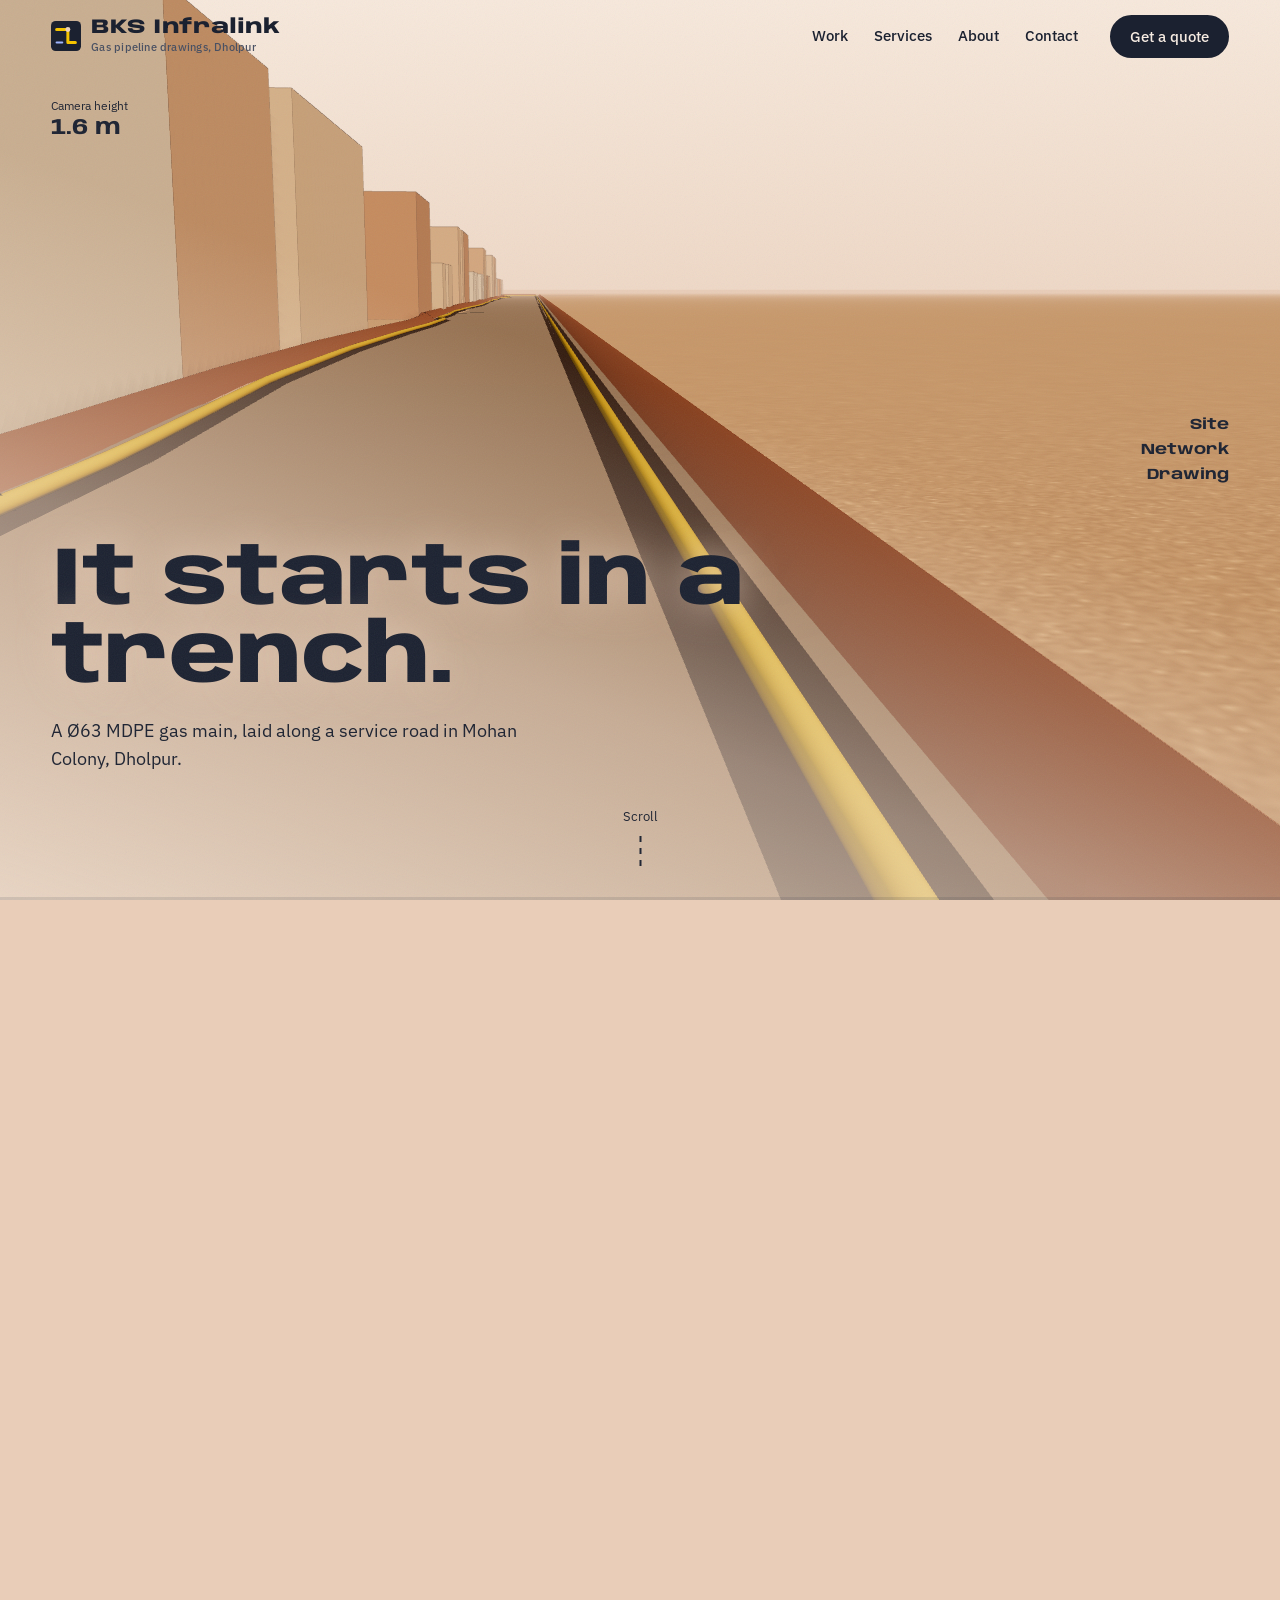
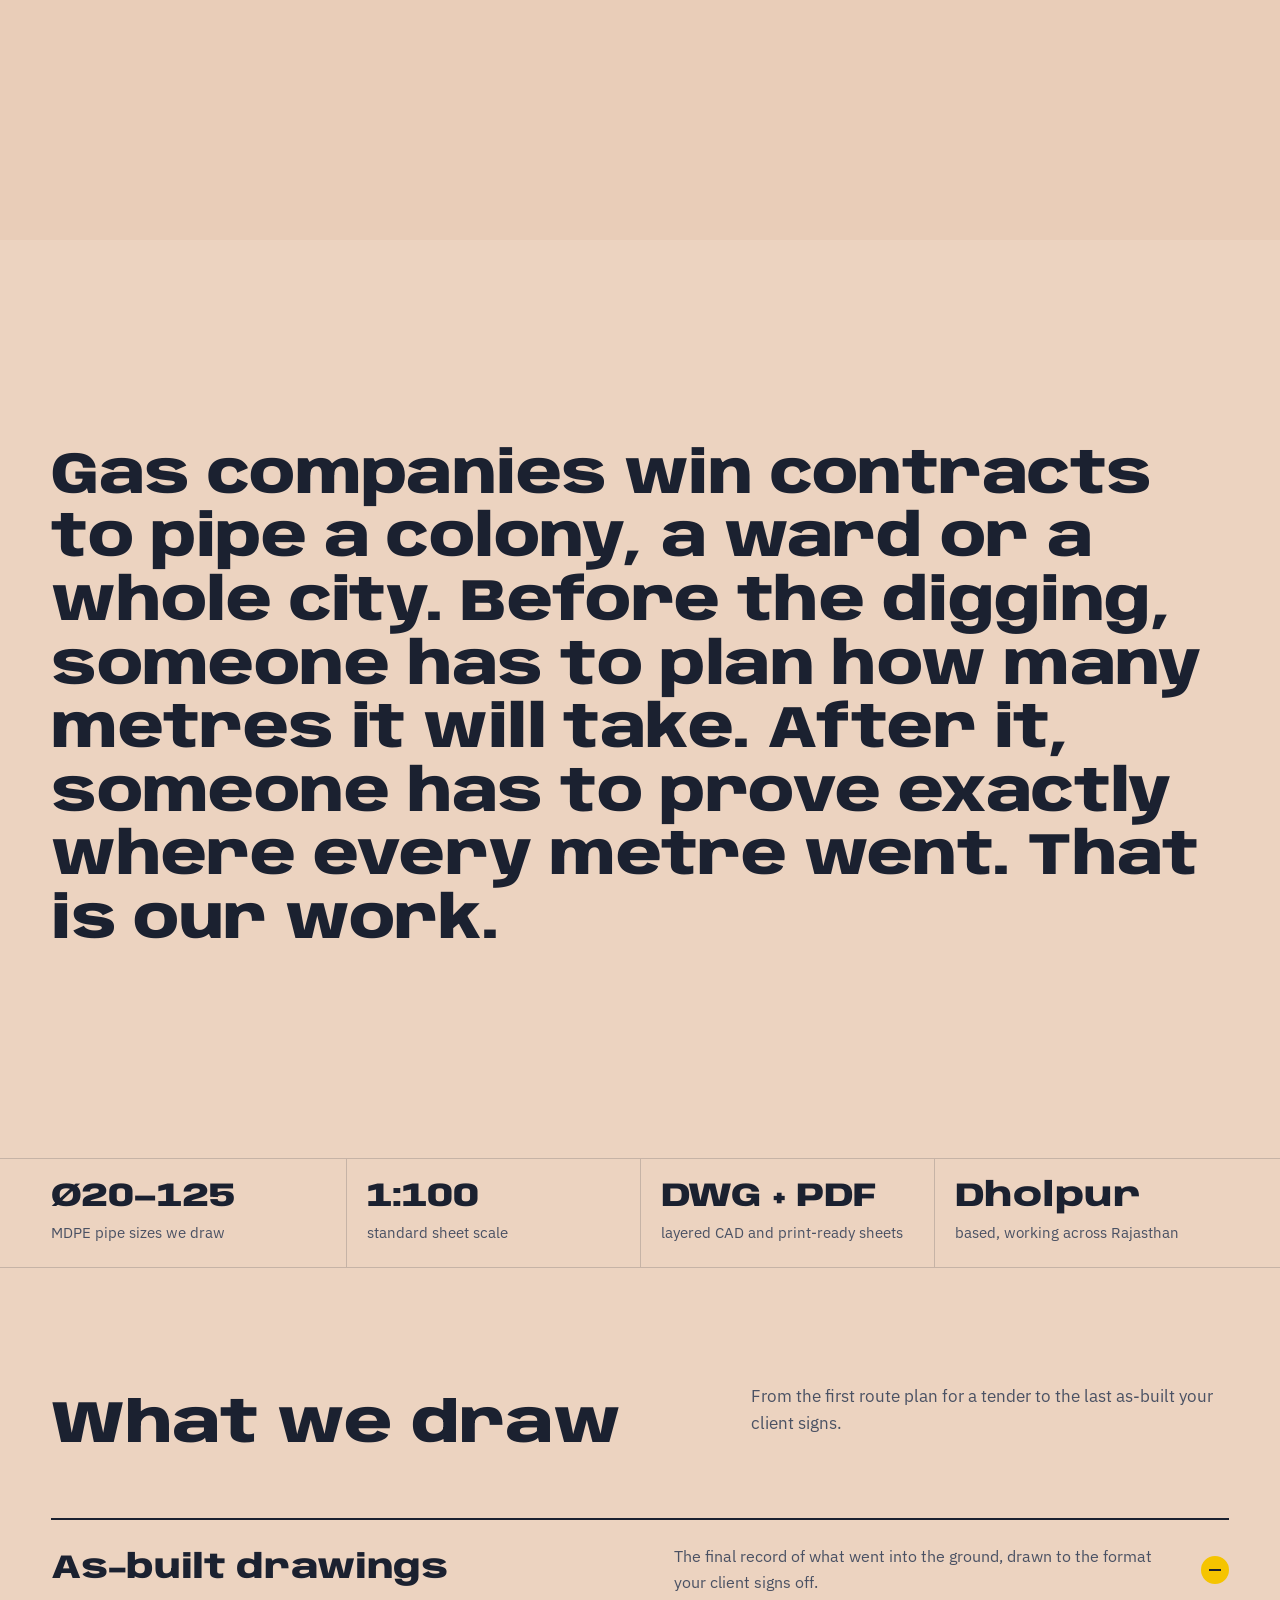
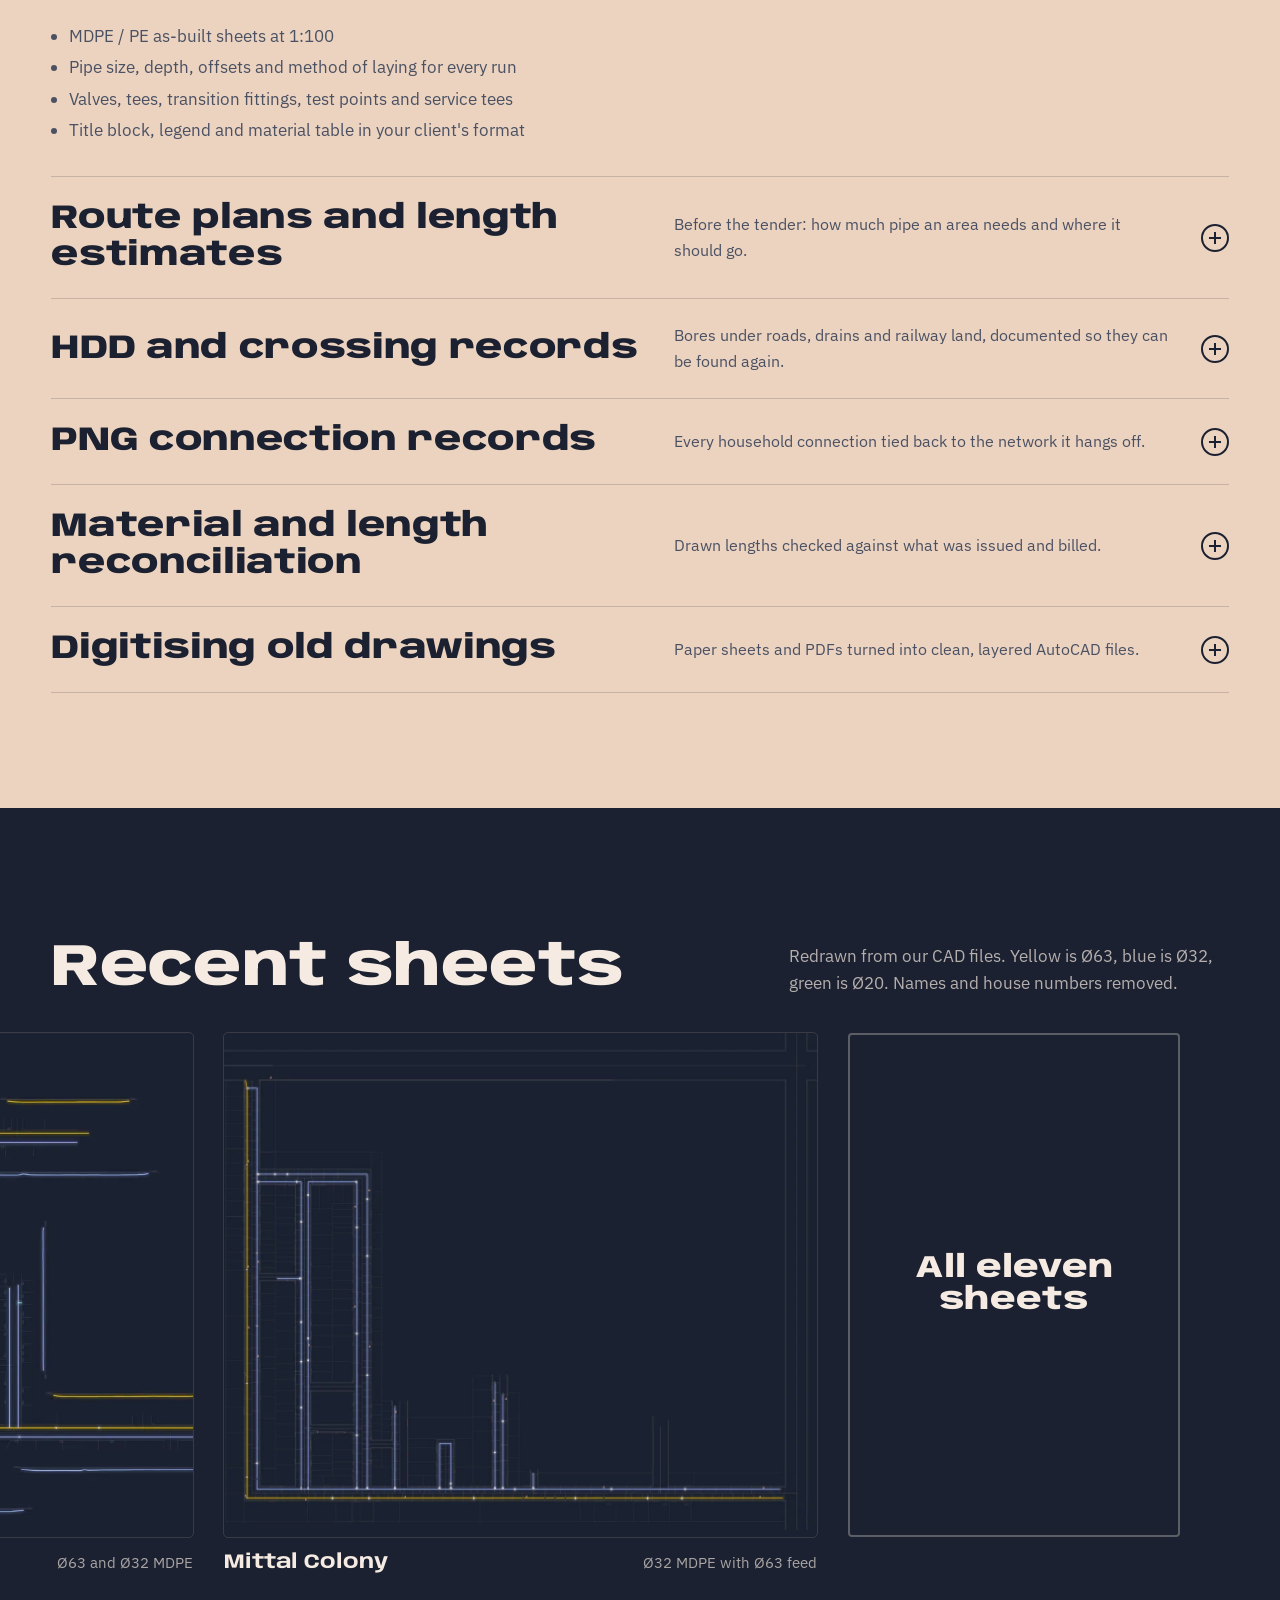
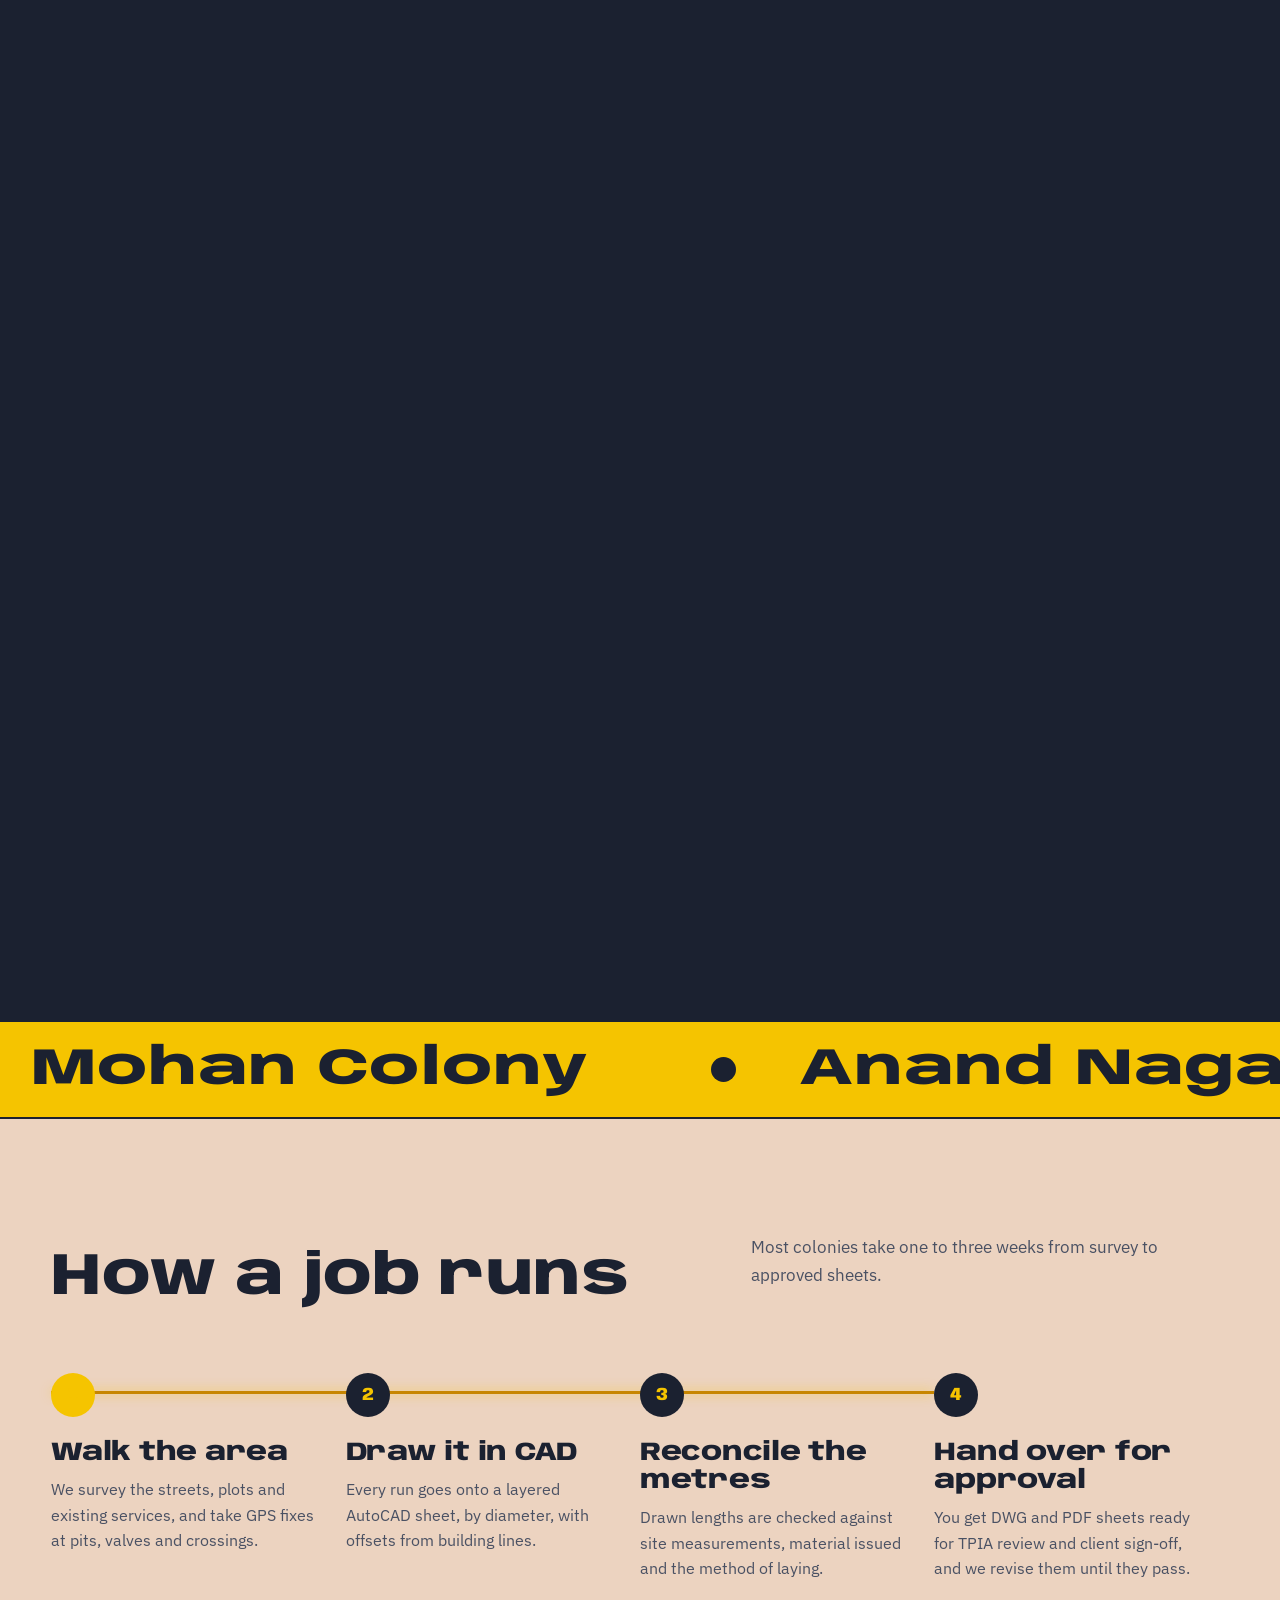
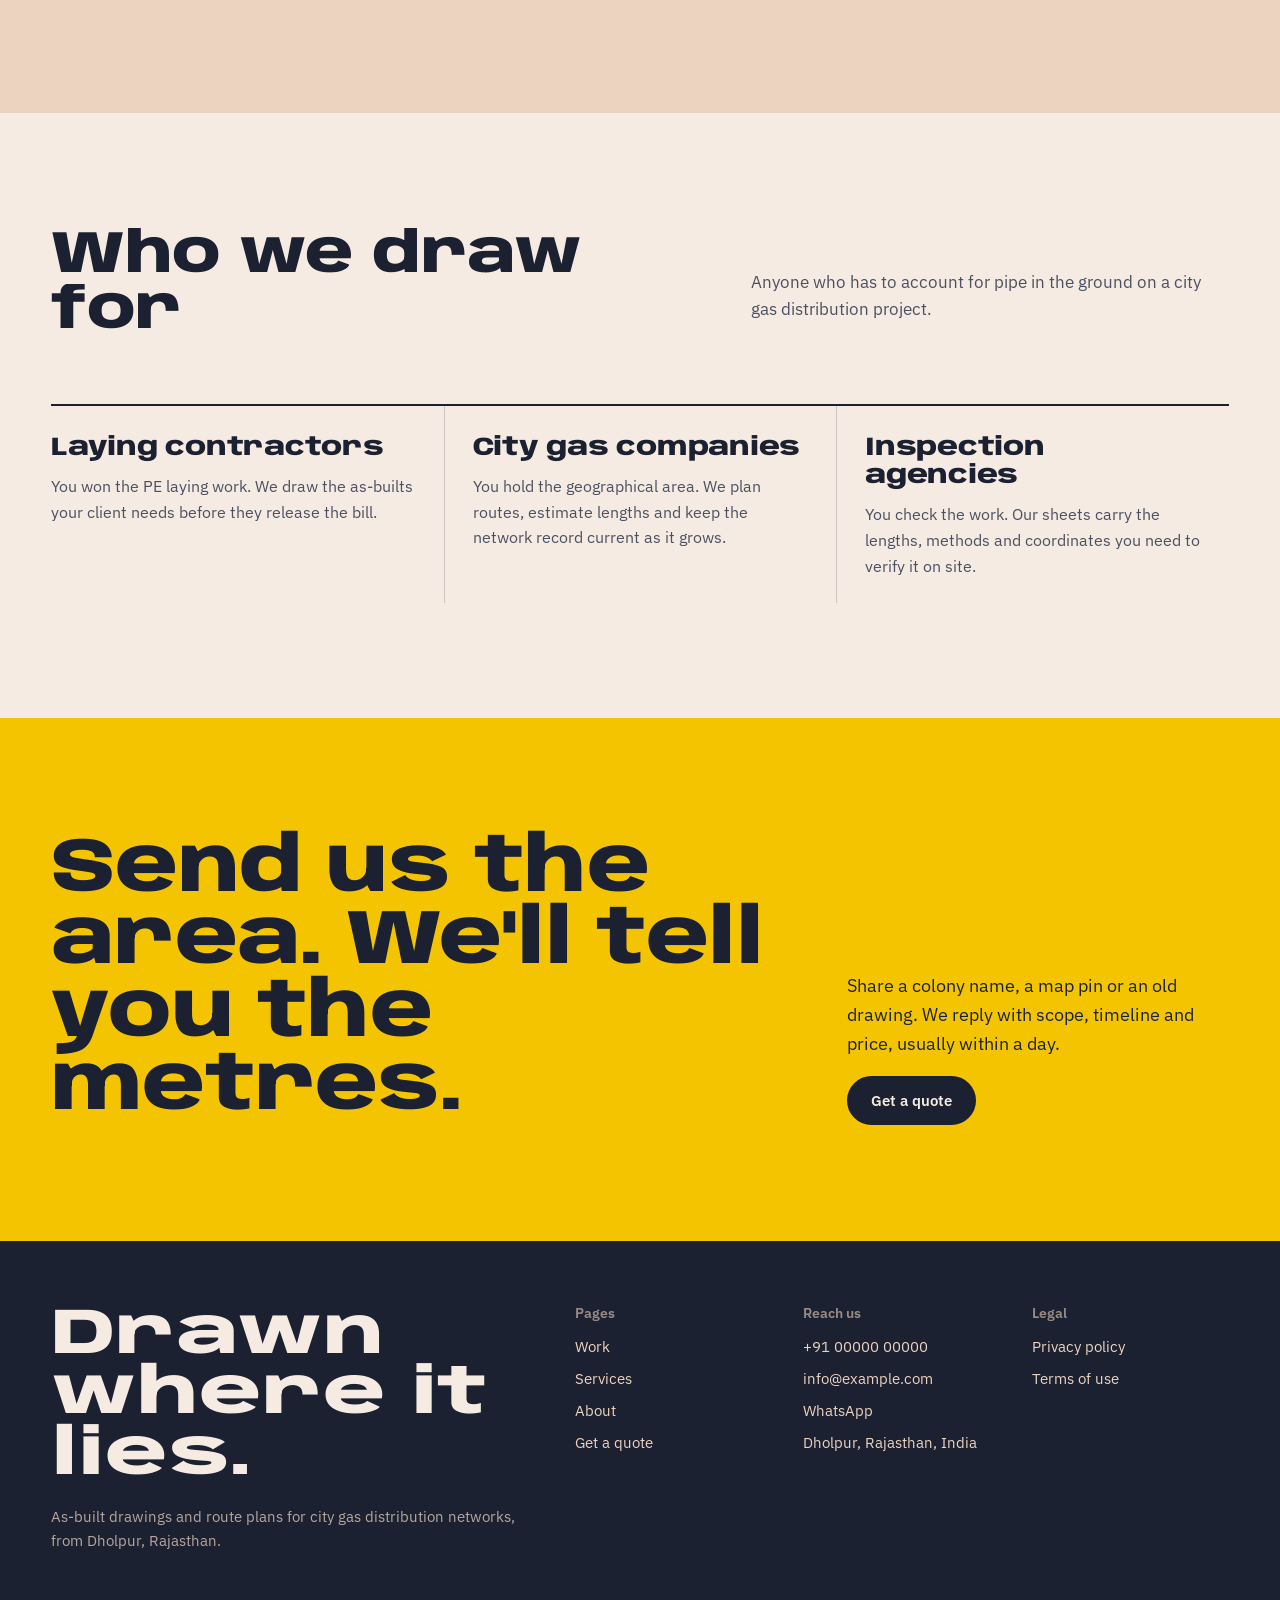
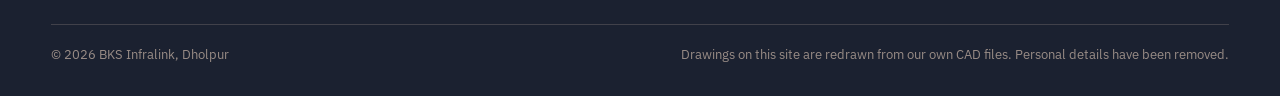
==== index.html @ 1cd9fac2 "BKS Infralink website" ====
<!doctype html>
<html lang="en">
<head>
<meta charset="utf-8">
<meta name="viewport" content="width=device-width,initial-scale=1">
<title>BKS Infralink — Gas pipeline as-built drawings, Dholpur</title>
<meta name="description" content="As-built drawings, route plans and pipe length estimates for city gas distribution projects. Based in Dholpur, Rajasthan.">
<meta name="theme-color" content="#ecd3c0">
<meta property="og:title" content="BKS Infralink — Gas pipeline as-built drawings, Dholpur">
<meta property="og:description" content="As-built drawings, route plans and pipe length estimates for city gas distribution projects. Based in Dholpur, Rajasthan.">
<meta property="og:type" content="website">
<meta property="og:image" content="assets/og.jpg">
<meta name="twitter:card" content="summary_large_image">
<link rel="icon" href="assets/favicon.svg" type="image/svg+xml">
<link rel="preload" href="assets/fonts/anybody.woff2" as="font" type="font/woff2" crossorigin>
<link rel="stylesheet" href="assets/styles.css">
<script type="application/ld+json">{"@context":"https://schema.org","@type":"ProfessionalService","name":"BKS Infralink","description":"As-built drawings and route plans for city gas distribution pipeline networks.","areaServed":"Rajasthan, India","address":{"@type":"PostalAddress","addressLocality":"Dholpur","addressRegion":"Rajasthan","addressCountry":"IN"}}</script>
</head>
<body class="home">
<a class="skip" href="#main">Skip to content</a>
<header class="top">
  <div class="wrap">
    <a class="brand" href="index.html" aria-label="BKS Infralink home"><svg viewBox="0 0 32 32" aria-hidden="true"><rect width="32" height="32" rx="5" fill="#1b2130"/><path d="M6 9h12v14h8" fill="none" stroke="#f5c400" stroke-width="3.2" stroke-linecap="round" stroke-linejoin="round"/><path d="M6 23h6" stroke="#9fb5ff" stroke-width="2.2" stroke-linecap="round"/><circle cx="18" cy="9" r="2.6" fill="#ecd3c0"/></svg><span>BKS Infralink<small>Gas pipeline drawings, Dholpur</small></span></a>
    <nav class="nav" id="nav" aria-label="Main"><a href="work.html">Work</a><a href="services.html">Services</a><a href="about.html">About</a><a href="contact.html">Contact</a><a class="btn" href="quote.html">Get a quote</a></nav>
    <button class="menu-btn" aria-label="Menu" aria-controls="nav" aria-expanded="false"><span></span><span></span><span></span></button>
  </div>
</header>
<main id="main">

<div class="loader" aria-hidden="true"><div class="loader-in"><span class="loader-name">BKS Infralink</span><span class="loader-bar"><i></i></span><span class="loader-note">Loading Mohan Colony, sheet 1</span></div></div>

<section class="scrolly" data-scrub aria-label="From a pipe in the ground to the drawing on paper">
  <div class="stage">
    <canvas class="gl" aria-hidden="true"></canvas>
    <img class="gl-fallback" src="assets/work/mohan-colony-1-dark.webp" alt="As-built drawing of Mohan Colony, Dholpur" width="2400" height="1533">
    <div class="shade" aria-hidden="true"></div>
    <div class="cap c1"><p class="cap-big">It starts in a trench.</p><p class="cap-small">A Ø63 MDPE gas main, laid along a service road in Mohan Colony, Dholpur.</p></div>
    <div class="cap c2"><p class="cap-big">Then it runs down every lane.</p><p class="cap-small">Ø32 laterals branch off the main toward each row of houses.</p></div>
    <div class="cap c3"><p class="cap-big">Once it's buried, nobody can see it.</p><p class="cap-small">So every run, every fitting and every metre has to be drawn.</p></div>
    <div class="cap c4">
      <h1><span>Every metre of gas pipe,</span><span class="w">drawn where it lies.</span></h1>
      <p class="cap-small">BKS Infralink makes as-built drawings and route plans for city gas distribution networks.</p>
      <div class="ctas"><a class="btn pe" href="quote.html">Get a quote</a><a class="btn ghost light" href="work.html">See the drawings</a></div>
    </div>
    <ol class="phase" aria-hidden="true"><li>Site</li><li>Network</li><li>Drawing</li></ol>
    <div class="gauge" aria-hidden="true"><span>Camera height</span><b class="num"><span class="alt">1.4</span> m</b></div>
    <div class="hint" aria-hidden="true">Scroll</div>
    <div class="bar" aria-hidden="true"><i></i></div>
  </div>
</section>

<section class="statement" data-scrub>
  <div class="wrap"><p class="words">Gas companies win contracts to pipe a colony, a ward or a whole city. Before the digging, someone has to plan how many metres it will take. After it, someone has to prove exactly where every metre went. That is our work.</p></div>
</section>

<div class="facts"><div class="wrap"><ul>
  <li><b class="num">Ø20–125</b>MDPE pipe sizes we draw</li>
  <li><b class="num">1:100</b>standard sheet scale</li>
  <li><b>DWG + PDF</b>layered CAD and print-ready sheets</li>
  <li><b>Dholpur</b>based, working across Rajasthan</li>
</ul></div></div>

<section id="services">
  <div class="wrap">
    <div class="sec-head"><h2 class="rise">What we draw</h2><p>From the first route plan for a tender to the last as-built your client signs.</p></div>
    <div class="ledger"><details open><summary><h3>As-built drawings</h3><p>The final record of what went into the ground, drawn to the format your client signs off.</p><span class="pm" aria-hidden="true"></span></summary><div class="body"><ul><li>MDPE / PE as-built sheets at 1:100</li><li>Pipe size, depth, offsets and method of laying for every run</li><li>Valves, tees, transition fittings, test points and service tees</li><li>Title block, legend and material table in your client's format</li></ul></div></details><details><summary><h3>Route plans and length estimates</h3><p>Before the tender: how much pipe an area needs and where it should go.</p><span class="pm" aria-hidden="true"></span></summary><div class="body"><ul><li>Street-by-street route layout for a colony or ward</li><li>Pipe length by diameter for estimating and BOQ</li><li>Crossings that need HDD or boring, flagged early</li><li>Phasing so crews can work one area at a time</li></ul></div></details><details><summary><h3>HDD and crossing records</h3><p>Bores under roads, drains and railway land, documented so they can be found again.</p><span class="pm" aria-hidden="true"></span></summary><div class="body"><ul><li>Entry and exit pits with GPS coordinates</li><li>Bore length and pipe size for each crossing</li><li>Job numbers matched to your site records</li></ul></div></details><details><summary><h3>PNG connection records</h3><p>Every household connection tied back to the network it hangs off.</p><span class="pm" aria-hidden="true"></span></summary><div class="body"><ul><li>Service line and riser positions</li><li>GC length and connection numbers on the plan</li><li>House-wise schedules on request</li></ul></div></details><details><summary><h3>Material and length reconciliation</h3><p>Drawn lengths checked against what was issued and billed.</p><span class="pm" aria-hidden="true"></span></summary><div class="body"><ul><li>MP and LP stream lengths by diameter</li><li>Open-cut, boring and HDD split</li><li>Geometry length tables ready for measurement sheets</li></ul></div></details><details><summary><h3>Digitising old drawings</h3><p>Paper sheets and PDFs turned into clean, layered AutoCAD files.</p><span class="pm" aria-hidden="true"></span></summary><div class="body"><ul><li>PDF and scan to DWG</li><li>Building and road base layers redrawn</li><li>Layer standards applied so files merge cleanly</li></ul></div></details></div>
  </div>
</section>

<section class="hscroll" data-scrub aria-label="Recent drawings">
  <div class="hs-stage">
    <div class="hs-head wrap"><h2 class="rise">Recent sheets</h2><p>Redrawn from our CAD files. Yellow is Ø63, blue is Ø32, green is Ø20. Names and house numbers removed.</p></div>
    <div class="hs-track"><a class="hs-item" href="work.html#mohan-colony"><div class="img"><img data-base="assets/work/mohan-colony-1" src="assets/work/mohan-colony-1-dark-1200.webp" srcset="assets/work/mohan-colony-1-dark-1200.webp 1200w, assets/work/mohan-colony-1-dark.webp 2400w" sizes="(max-width:760px) 90vw, 60vw" width="2400" height="1533" alt="As-built plan of Mohan Colony showing the Ø63 main and Ø32 lane laterals" loading="lazy" decoding="async"></div><div class="hs-cap"><b>Mohan Colony</b><span>Ø63 and Ø32 MDPE</span></div></a><a class="hs-item" href="work.html#anand-nagar"><div class="img"><img data-base="assets/work/anand-nagar-1" src="assets/work/anand-nagar-1-dark-1200.webp" srcset="assets/work/anand-nagar-1-dark-1200.webp 1200w, assets/work/anand-nagar-1-dark.webp 2400w" sizes="(max-width:760px) 90vw, 60vw" width="2400" height="1505" alt="Anand Nagar sheet one with long Ø63 runs and Ø20 service lines" loading="lazy" decoding="async"></div><div class="hs-cap"><b>Anand Nagar & Jagdamba Colony</b><span>Ø63, Ø32 and Ø20 MDPE</span></div></a><a class="hs-item" href="work.html#gaushala"><div class="img"><img data-base="assets/work/gaushala-1" src="assets/work/gaushala-1-dark-1200.webp" srcset="assets/work/gaushala-1-dark-1200.webp 1200w, assets/work/gaushala-1-dark.webp 2400w" sizes="(max-width:760px) 90vw, 60vw" width="2400" height="1150" alt="Gaushala sheet one: Ø63 trunk along the top road with Ø32 lanes below" loading="lazy" decoding="async"></div><div class="hs-cap"><b>Gaushala area</b><span>Ø63 and Ø32 MDPE</span></div></a><a class="hs-item" href="work.html#mohan-nagar"><div class="img"><img data-base="assets/work/mohan-nagar-1" src="assets/work/mohan-nagar-1-dark-1200.webp" srcset="assets/work/mohan-nagar-1-dark-1200.webp 1200w, assets/work/mohan-nagar-1-dark.webp 2400w" sizes="(max-width:760px) 90vw, 60vw" width="2400" height="1771" alt="Mohan Nagar and Shastri Nagar plan: Ø63 main with a comb of Ø32 laterals" loading="lazy" decoding="async"></div><div class="hs-cap"><b>Mohan Nagar & Shastri Nagar</b><span>Ø63, Ø32 and Ø20 MDPE</span></div></a><a class="hs-item" href="work.html#ambedkar-nagar"><div class="img"><img data-base="assets/work/ambedkar-nagar-1" src="assets/work/ambedkar-nagar-1-dark-1200.webp" srcset="assets/work/ambedkar-nagar-1-dark-1200.webp 1200w, assets/work/ambedkar-nagar-1-dark.webp 2400w" sizes="(max-width:760px) 90vw, 60vw" width="2400" height="1508" alt="Ambedkar Nagar plan with parallel Ø63 and Ø32 runs by street" loading="lazy" decoding="async"></div><div class="hs-cap"><b>Puran Vihar & Ambedkar Nagar</b><span>Ø63 and Ø32 MDPE</span></div></a><a class="hs-item" href="work.html#mittal-colony"><div class="img"><img data-base="assets/work/mittal-colony-1" src="assets/work/mittal-colony-1-dark-1200.webp" srcset="assets/work/mittal-colony-1-dark-1200.webp 1200w, assets/work/mittal-colony-1-dark.webp 2400w" sizes="(max-width:760px) 90vw, 60vw" width="2400" height="2041" alt="Mittal Colony plan: an L-shaped network wrapping the colony blocks" loading="lazy" decoding="async"></div><div class="hs-cap"><b>Mittal Colony</b><span>Ø32 MDPE with Ø63 feed</span></div></a><a class="hs-item hs-more" href="work.html"><span>All eleven sheets</span></a></div>
  </div>
</section>

<div class="marquee" aria-label="Colonies we have drawn"><div class="marquee-in"><span>Mohan Colony</span><span>Anand Nagar</span><span>Jagdamba Colony</span><span>Mohan Nagar</span><span>Shastri Nagar</span><span>Ambedkar Nagar</span><span>Puran Vihar</span><span>Mittal Colony</span><span>Gaushala</span><span>Hundawal Nagar</span><span>Urmila Vihar</span><span>Narayan Vihar</span><span>Mohan Colony</span><span>Anand Nagar</span><span>Jagdamba Colony</span><span>Mohan Nagar</span><span>Shastri Nagar</span><span>Ambedkar Nagar</span><span>Puran Vihar</span><span>Mittal Colony</span><span>Gaushala</span><span>Hundawal Nagar</span><span>Urmila Vihar</span><span>Narayan Vihar</span></div></div>

<section class="process" data-scrub>
  <div class="wrap">
    <div class="sec-head"><h2 class="rise">How a job runs</h2><p>Most colonies take one to three weeks from survey to approved sheets.</p></div>
    <div class="pipe-line" aria-hidden="true"><i></i></div>
    <ol class="steps">
  <li><h3>Walk the area</h3><p>We survey the streets, plots and existing services, and take GPS fixes at pits, valves and crossings.</p></li>
  <li><h3>Draw it in CAD</h3><p>Every run goes onto a layered AutoCAD sheet, by diameter, with offsets from building lines.</p></li>
  <li><h3>Reconcile the metres</h3><p>Drawn lengths are checked against site measurements, material issued and the method of laying.</p></li>
  <li><h3>Hand over for approval</h3><p>You get DWG and PDF sheets ready for TPIA review and client sign-off, and we revise them until they pass.</p></li>
</ol>
  </div>
</section>

<section class="who">
  <div class="wrap">
    <div class="sec-head"><h2 class="rise">Who we draw for</h2><p>Anyone who has to account for pipe in the ground on a city gas distribution project.</p></div>
    <div class="who-grid">
      <div><h3>Laying contractors</h3><p>You won the PE laying work. We draw the as-builts your client needs before they release the bill.</p></div>
      <div><h3>City gas companies</h3><p>You hold the geographical area. We plan routes, estimate lengths and keep the network record current as it grows.</p></div>
      <div><h3>Inspection agencies</h3><p>You check the work. Our sheets carry the lengths, methods and coordinates you need to verify it on site.</p></div>
    </div>
  </div>
</section>
<section class="cta">
    <div class="wrap">
    <h2>Send us the area. We'll tell you the metres.</h2>
    <div class="side">
      <p>Share a colony name, a map pin or an old drawing. We reply with scope, timeline and price, usually within a day.</p>
      <a class="btn" href="quote.html">Get a quote</a>
    </div>
  </div>
</section>
<script type="module">
  const reduce = matchMedia("(prefers-reduced-motion: reduce)").matches;
  const s = document.querySelector(".scrolly"), loader = document.querySelector(".loader");
  const done = () => loader.classList.add("gone");
  const fallback = () => { s.classList.add("static"); done(); };
  let gl = null; try { gl = document.createElement("canvas").getContext("webgl2"); } catch (e) {}
  if (reduce || !gl) fallback();
  else import("./assets/scene.js").then(m => m.init(s.querySelector(".gl"), "assets/work/mohan-colony-1-dark.webp")).then(scene => {
    window.__scene = scene; s.classList.add("live"); done();
  }).catch(e => { console.error(e); fallback(); });
  setTimeout(done, 6000);
</script>

</main>
<footer class="foot">
  <div class="wrap">
    <div class="foot-grid">
      <div>
        <p class="big">Drawn where it lies.</p>
        <p style="color:rgba(236,211,192,.75)">As-built drawings and route plans for city gas distribution networks, from Dholpur, Rajasthan.</p>
      </div>
      <div><h4>Pages</h4><ul><li><a href="work.html">Work</a></li><li><a href="services.html">Services</a></li><li><a href="about.html">About</a></li><li><a href="quote.html">Get a quote</a></li></ul></div>
      <div><h4>Reach us</h4><ul><li><a data-site="phone" href="#">Phone</a></li><li><a data-site="email" href="#">Email</a></li><li><a data-site="whatsapp" href="#" target="_blank" rel="noopener">WhatsApp</a></li><li data-site="address"></li></ul></div>
      <div><h4>Legal</h4><ul><li><a href="privacy.html">Privacy policy</a></li><li><a href="terms.html">Terms of use</a></li></ul></div>
    </div>
    <div class="foot-bottom"><span>© <span data-year></span> BKS Infralink, Dholpur</span><span>Drawings on this site are redrawn from our own CAD files. Personal details have been removed.</span></div>
  </div>
</footer>
<script src="assets/vendor/lenis.min.js" defer></script>
<script src="assets/main.js" defer></script>
</body>
</html>
---- assets/styles.css ----
@font-face{font-family:"Anybody";src:url(fonts/anybody.woff2) format("woff2");font-weight:100 900;font-stretch:50% 150%;font-display:swap}
@font-face{font-family:"IBM Plex Sans";src:url(fonts/plex-400.woff2) format("woff2");font-weight:400;font-display:swap}
@font-face{font-family:"IBM Plex Sans";src:url(fonts/plex-500.woff2) format("woff2");font-weight:500;font-display:swap}
@font-face{font-family:"IBM Plex Sans";src:url(fonts/plex-600.woff2) format("woff2");font-weight:600;font-display:swap}
@font-face{font-family:"IBM Plex Sans";src:url(fonts/plex-700.woff2) format("woff2");font-weight:700;font-display:swap}
/* BKS Infralink — sandstone, ink and PE-pipe yellow */
:root{
  --sand:#ecd3c0;       /* Dholpur sandstone */
  --sand-deep:#d9b49b;
  --sand-light:#f6ebe2;
  --ink:#1b2130;        /* drawing-panel ink */
  --ink-soft:#4a5163;
  --pe:#f5c400;         /* MDPE gas pipe yellow */
  --pe-dark:#c78600;
  --cobalt:#2b4cc9;     /* 32 mm line on our sheets */
  --rust:#a4462a;
  --line:rgba(27,33,48,.18);
  --display:"Anybody",system-ui,sans-serif;
  --body:"IBM Plex Sans",system-ui,sans-serif;
  --gut:clamp(16px,4vw,56px);
  --max:1360px;
}
*{box-sizing:border-box}
html{-webkit-text-size-adjust:100%;scroll-behavior:smooth}
@media (prefers-reduced-motion:reduce){html{scroll-behavior:auto}}
body{margin:0;background:var(--sand);color:var(--ink);font:400 17px/1.6 var(--body);font-feature-settings:"tnum" 0;overflow-x:hidden}
img{max-width:100%;display:block}
a{color:inherit}
:focus-visible{outline:3px solid var(--cobalt);outline-offset:3px;border-radius:2px}
.skip{position:absolute;left:-999px;top:8px;background:var(--ink);color:var(--sand);padding:8px 14px;z-index:99}
.skip:focus{left:8px}
.wrap{max-width:var(--max);margin:0 auto;padding:0 var(--gut)}

/* type */
h1,h2,h3{font-family:var(--display);font-weight:800;line-height:.95;letter-spacing:-.01em;margin:0;font-variation-settings:"wdth" 118}
h1{font-size:clamp(44px,7.4vw,112px)}
h2{font-size:clamp(34px,4.6vw,68px)}
h3{font-size:clamp(22px,2vw,28px);line-height:1.1}
p{margin:0 0 1em;max-width:62ch}
.lede{font-size:clamp(18px,1.5vw,21px);line-height:1.55;color:var(--ink-soft)}
.num{font-variant-numeric:tabular-nums}

/* header */
.top{position:sticky;top:0;z-index:40;background:color-mix(in srgb,var(--sand) 88%,transparent);backdrop-filter:blur(10px);-webkit-backdrop-filter:blur(10px);border-bottom:1px solid transparent;transition:border-color .2s}
.top.scrolled{border-color:var(--line)}
.top .wrap{display:flex;align-items:center;gap:24px;height:72px}
.brand{display:flex;align-items:center;gap:10px;text-decoration:none;font:800 20px/1 var(--display);font-variation-settings:"wdth" 130;margin-right:auto}
.brand svg{width:30px;height:30px}
.brand small{display:block;font:500 11px/1.2 var(--body);color:var(--ink-soft);letter-spacing:.02em;margin-top:3px}
.nav{display:flex;gap:26px;align-items:center}
.nav a{text-decoration:none;font-weight:500;font-size:15px;position:relative;padding:6px 0}
.nav a:not(.btn)[aria-current=page]::after,.nav a:not(.btn):hover::after{content:"";position:absolute;left:0;right:0;bottom:0;height:3px;background:var(--pe);border-radius:2px}
.nav .btn{padding:12px 18px;margin-left:6px}
.btn{display:inline-flex;align-items:center;gap:10px;font:600 15px/1 var(--body);text-decoration:none;padding:15px 22px;border-radius:999px;border:2px solid var(--ink);background:var(--ink);color:var(--sand-light);cursor:pointer;transition:background .15s,color .15s,transform .15s}
.btn:hover{background:var(--pe);color:var(--ink);border-color:var(--ink)}
.btn:active{transform:translateY(1px)}
.btn.ghost{background:transparent;color:var(--ink)}
.btn.ghost:hover{background:var(--ink);color:var(--sand-light)}
.btn.pe{background:var(--pe);color:var(--ink);border-color:var(--pe)}
.btn.pe:hover{background:var(--sand-light);border-color:var(--sand-light)}
.menu-btn{display:none;background:none;border:0;padding:8px;cursor:pointer}
.menu-btn span{display:block;width:24px;height:2px;background:var(--ink);margin:5px 0;transition:transform .2s,opacity .2s}
@media (max-width:860px){
  .menu-btn{display:block}
  .nav{position:fixed;inset:72px 0 auto 0;flex-direction:column;align-items:flex-start;gap:4px;padding:16px var(--gut) 28px;background:var(--sand);border-bottom:1px solid var(--line);transform:translateY(-120%);transition:transform .25s;z-index:-1}
  .nav a{font:700 26px/1.3 var(--display)}
  .nav .btn{margin-top:10px;font:600 16px/1 var(--body)}
  body.menu-open .nav{transform:none}
  body.menu-open .menu-btn span:nth-child(1){transform:translateY(7px) rotate(45deg)}
  body.menu-open .menu-btn span:nth-child(2){opacity:0}
  body.menu-open .menu-btn span:nth-child(3){transform:translateY(-7px) rotate(-45deg)}
}

/* hero */
.hero{padding:clamp(28px,5vw,64px) 0 clamp(48px,7vw,96px)}
.hero h1{font-size:clamp(38px,5.4vw,96px);font-variation-settings:"wdth" 108;margin-bottom:clamp(28px,4vw,56px)}
.hero-grid{display:grid;grid-template-columns:minmax(0,4fr) minmax(0,8fr);gap:clamp(24px,4vw,64px);align-items:start}
.hero-copy{padding-top:6px}
.hero .lede{margin-top:0}
.hero h1 span{display:block}
.hero h1 .w{font-variation-settings:"wdth" 132;font-weight:900;color:var(--ink)}
.hero .ctas{display:flex;flex-wrap:wrap;gap:12px;margin-top:28px}
.sheet{position:relative;background:var(--ink);border-radius:6px;overflow:hidden;aspect-ratio:1600/1022;box-shadow:0 1px 0 rgba(255,255,255,.4) inset,0 30px 60px -30px rgba(27,33,48,.55);cursor:crosshair}
.sheet .net{position:absolute;inset:0;width:100%;height:100%}
.net .ctx{fill:none;stroke:var(--sand);stroke-width:.7;opacity:.22}
.net .p{fill:none;stroke-width:2.6;stroke-linecap:round;stroke-linejoin:round;stroke-dasharray:1;stroke-dashoffset:1;animation:draw 1.4s cubic-bezier(.6,.1,.2,1) forwards;animation-delay:calc(.35s + var(--i) * 55ms)}
.net .p63{stroke:var(--pe);filter:drop-shadow(0 0 5px rgba(245,196,0,.55))}
.net .p32{stroke:#9fb5ff;filter:drop-shadow(0 0 4px rgba(159,181,255,.45))}
.net .p20{stroke:#7fe0c6}
.net .p90{stroke:#fff}
@keyframes draw{to{stroke-dashoffset:0}}
@media (prefers-reduced-motion:reduce){.net .p{animation:none;stroke-dashoffset:0}}
.sheet-meta{position:absolute;left:0;right:0;bottom:0;display:flex;flex-wrap:wrap;gap:8px 18px;align-items:center;padding:14px 16px;color:var(--sand-light);font-size:13px;background:linear-gradient(transparent,rgba(27,33,48,.92) 45%)}
.sheet-meta .t{margin-right:auto;font-weight:600}
.key{display:inline-flex;align-items:center;gap:7px}
.key i{display:inline-block;width:20px;height:3px;border-radius:2px;background:currentColor}
.k63 i{background:var(--pe)}.k32 i{background:#9fb5ff}.k20 i{background:#7fe0c6}
.readout{position:absolute;top:12px;right:14px;font-size:12px;color:var(--sand);opacity:0;transition:opacity .2s;font-variant-numeric:tabular-nums;pointer-events:none}
.sheet:hover .readout{opacity:.8}
.cross{position:absolute;pointer-events:none;inset:0;opacity:0;transition:opacity .2s}
.sheet:hover .cross{opacity:1}
.cross::before,.cross::after{content:"";position:absolute;background:rgba(236,211,192,.35)}
.cross::before{left:0;right:0;height:1px;top:var(--y,50%)}
.cross::after{top:0;bottom:0;width:1px;left:var(--x,50%)}
@media (max-width:960px){.hero-grid{grid-template-columns:1fr}.sheet{order:2}}
@media (max-width:560px){.sheet-meta .t{display:none}.sheet-meta{padding:10px 12px;font-size:12px}}

/* strip of facts */
.facts{border-top:1px solid var(--line);border-bottom:1px solid var(--line)}
.facts ul{list-style:none;margin:0;padding:0;display:grid;grid-template-columns:repeat(4,1fr)}
.facts li{padding:22px 20px 22px 0;font-size:15px;color:var(--ink-soft)}
.facts li+li{padding-left:20px;border-left:1px solid var(--line)}
.facts b{display:block;font:800 clamp(26px,2.6vw,38px)/1 var(--display);font-variation-settings:"wdth" 125;color:var(--ink);margin-bottom:6px}
@media (max-width:760px){.facts ul{grid-template-columns:1fr 1fr}.facts li:nth-child(3){padding-left:0;border-left:0}.facts li:nth-child(n+3){border-top:1px solid var(--line)}}

/* sections */
section{padding:clamp(64px,9vw,128px) 0}
.sec-head{display:grid;grid-template-columns:minmax(0,7fr) minmax(0,5fr);gap:32px;align-items:end;margin-bottom:clamp(36px,5vw,64px)}
.sec-head p{color:var(--ink-soft)}
@media (max-width:860px){.sec-head{grid-template-columns:1fr}}

/* services as a ledger */
.ledger{border-top:2px solid var(--ink)}
.ledger details{border-bottom:1px solid var(--line)}
.ledger summary{list-style:none;display:grid;grid-template-columns:minmax(0,6fr) minmax(0,5fr) 32px;gap:24px;align-items:center;padding:24px 0;cursor:pointer}
.ledger summary::-webkit-details-marker{display:none}
.ledger summary h3{font-size:clamp(24px,2.6vw,38px)}
.ledger summary p{margin:0;color:var(--ink-soft);font-size:16px}
.ledger summary .pm{width:28px;height:28px;border:2px solid var(--ink);border-radius:50%;position:relative;justify-self:end}
.ledger summary .pm::before,.ledger summary .pm::after{content:"";position:absolute;left:50%;top:50%;width:12px;height:2px;background:var(--ink);transform:translate(-50%,-50%)}
.ledger summary .pm::after{transform:translate(-50%,-50%) rotate(90deg);transition:transform .2s}
.ledger details[open] .pm{background:var(--pe);border-color:var(--pe)}
.ledger details[open] .pm::after{transform:translate(-50%,-50%) rotate(0)}
.ledger summary:hover h3{text-decoration:underline;text-decoration-color:var(--pe);text-decoration-thickness:4px;text-underline-offset:6px}
.ledger .body{display:grid;grid-template-columns:minmax(0,6fr) minmax(0,5fr) 32px;gap:24px;padding:0 0 28px}
.ledger .body ul{margin:0;padding-left:18px;color:var(--ink-soft)}
.ledger .body li{margin:4px 0}
@media (max-width:760px){.ledger summary,.ledger .body{grid-template-columns:1fr 32px}.ledger summary p{display:none}.ledger .body > :first-child{grid-column:1/-1}}

/* work */
.work-band{background:var(--ink);color:var(--sand-light)}
.work-band .sec-head p{color:rgba(246,235,226,.72)}
.work-band .btn.ghost{color:var(--sand-light);border-color:var(--sand-light)}
.work-band .btn.ghost:hover{background:var(--pe);border-color:var(--pe);color:var(--ink)}
.reel{display:grid;grid-template-columns:repeat(12,1fr);gap:clamp(14px,2vw,28px)}
.plate{margin:0;position:relative}
.plate a{display:block;text-decoration:none;color:inherit}
.plate .img{position:relative;overflow:hidden;border-radius:4px;background:#1b2130;outline:1px solid rgba(236,211,192,.14)}
.plate img{width:100%;height:auto;transition:transform .6s cubic-bezier(.2,.7,.2,1)}
.plate a:hover img{transform:scale(1.035)}
.plate figcaption{display:flex;justify-content:space-between;gap:16px;padding-top:14px;font-size:15px}
.plate figcaption b{font:700 20px/1.2 var(--display);font-variation-settings:"wdth" 115}
.plate figcaption span{opacity:.7;text-align:right}
.reel .a{grid-column:1/8}.reel .b{grid-column:8/13;align-self:end}
.reel .c{grid-column:1/6}.reel .d{grid-column:6/13}
@media (max-width:760px){.reel .a,.reel .b,.reel .c,.reel .d{grid-column:1/-1}}
.reel-foot{margin-top:40px;display:flex;justify-content:flex-end}

/* process */
.steps{list-style:none;margin:0;padding:0;display:grid;grid-template-columns:repeat(4,1fr);gap:0;counter-reset:s}
.steps li{padding:0 24px 0 0;position:relative;counter-increment:s}
.steps li::before{content:counter(s);display:grid;place-items:center;width:44px;height:44px;border-radius:50%;background:var(--ink);color:var(--pe);font:800 18px/1 var(--display);margin-bottom:22px;position:relative;z-index:1}
.steps li::after{content:"";position:absolute;top:21px;left:44px;right:0;height:3px;background:repeating-linear-gradient(90deg,var(--pe-dark) 0 10px,transparent 10px 16px)}
.steps li:last-child::after{display:none}
.steps h3{margin-bottom:10px}
.steps p{color:var(--ink-soft);font-size:16px}
@media (max-width:900px){.steps{grid-template-columns:1fr 1fr;row-gap:40px}.steps li:nth-child(2)::after{display:none}}
@media (max-width:560px){.steps{grid-template-columns:1fr}.steps li::after{display:none}}

/* audience */
.who{background:var(--sand-light)}
.who-grid{display:grid;grid-template-columns:repeat(3,1fr);border-top:2px solid var(--ink)}
.who-grid > div{padding:28px 28px 8px 0}
.who-grid > div+div{padding-left:28px;border-left:1px solid var(--line)}
.who-grid h3{margin-bottom:12px}
.who-grid p{color:var(--ink-soft);font-size:16px}
@media (max-width:860px){.who-grid{grid-template-columns:1fr}.who-grid > div+div{padding-left:0;border-left:0;border-top:1px solid var(--line)}}

/* cta */
.cta{background:var(--pe);color:var(--ink);position:relative;overflow:hidden}
.cta .wrap{display:grid;grid-template-columns:minmax(0,8fr) minmax(0,4fr);gap:32px;align-items:end}
.cta h2{font-size:clamp(40px,6vw,92px)}
.cta .side p{font-size:18px}
@media (max-width:860px){.cta .wrap{grid-template-columns:1fr}}

/* footer */
.foot{background:var(--ink);color:var(--sand);padding:64px 0 32px;font-size:15px}
.foot a{text-decoration:none}
.foot a:hover{color:var(--pe)}
.foot-grid{display:grid;grid-template-columns:minmax(0,5fr) repeat(3,minmax(0,2fr));gap:32px}
.foot h4{font:600 14px/1.2 var(--body);color:rgba(236,211,192,.6);margin:0 0 14px}
.foot ul{list-style:none;margin:0;padding:0}
.foot li{margin:0 0 8px}
.foot .big{font:800 clamp(36px,5vw,64px)/.95 var(--display);font-variation-settings:"wdth" 140;color:var(--sand-light);margin-bottom:18px}
.foot-bottom{display:flex;flex-wrap:wrap;justify-content:space-between;gap:12px;margin-top:56px;padding-top:20px;border-top:1px solid rgba(236,211,192,.18);color:rgba(236,211,192,.6);font-size:13px}
@media (max-width:860px){.foot-grid{grid-template-columns:1fr 1fr}.foot-grid > :first-child{grid-column:1/-1}}

/* inner page hero */
.page-hero{padding:clamp(48px,7vw,104px) 0 clamp(32px,4vw,56px);border-bottom:1px solid var(--line)}
.page-hero .lede{margin-top:22px}
.crumb{font-size:14px;color:var(--ink-soft);margin-bottom:18px}
.crumb a{text-decoration-color:var(--sand-deep)}

/* work page */
.toolbar{display:flex;flex-wrap:wrap;gap:12px;align-items:center;justify-content:space-between;padding-top:20px;padding-bottom:20px}
.seg{display:inline-flex;border:2px solid var(--ink);border-radius:999px;padding:3px}
.seg button{font:600 14px/1 var(--body);border:0;background:none;padding:10px 16px;border-radius:999px;cursor:pointer;color:var(--ink)}
.seg button[aria-pressed=true]{background:var(--ink);color:var(--sand-light)}
.legend{display:flex;flex-wrap:wrap;gap:16px;font-size:14px;color:var(--ink-soft)}
.legend .k63 i{background:var(--pe-dark)}.legend .k32 i{background:var(--cobalt)}.legend .k20 i{background:#0e8a74}
.project{padding:clamp(48px,6vw,88px) 0;border-bottom:1px solid var(--line)}
.project-head{display:grid;grid-template-columns:minmax(0,5fr) minmax(0,7fr);gap:32px;margin-bottom:28px;align-items:start}
.project-head h2{font-size:clamp(30px,3.6vw,52px)}
.spec{display:grid;grid-template-columns:repeat(auto-fit,minmax(150px,1fr));gap:0;margin:0;border-top:2px solid var(--ink)}
.spec div{padding:12px 16px 12px 0;border-bottom:1px solid var(--line)}
.spec dt{font-size:13px;color:var(--ink-soft)}
.spec dd{margin:2px 0 0;font-weight:600}
.project .note{color:var(--ink-soft);margin-top:16px}
.sheets{display:grid;align-items:start;grid-template-columns:repeat(2,1fr);gap:clamp(14px,2vw,24px)}
.sheets.one{grid-template-columns:1fr}
.sheets .plate:first-child:nth-last-child(odd){grid-column:1/-1}
.sheets .plate figcaption{color:var(--ink-soft);font-size:14px}
.plate button{all:unset;display:block;cursor:zoom-in;width:100%}
.plate button:focus-visible{outline:3px solid var(--cobalt);outline-offset:3px}
@media (max-width:860px){.project-head{grid-template-columns:1fr}.sheets{grid-template-columns:1fr}}

/* lightbox */
.lb{position:fixed;inset:0;z-index:100;background:#11151f;display:none;color:var(--sand-light)}
.lb.open{display:block}
.lb-stage{position:absolute;inset:0;overflow:hidden;cursor:grab;touch-action:none}
.lb-stage.drag{cursor:grabbing}
.lb-stage img{position:absolute;left:0;top:0;transform-origin:0 0;max-width:none;user-select:none;-webkit-user-drag:none}
.lb-bar{position:absolute;left:0;right:0;top:0;display:flex;gap:10px;align-items:center;padding:14px var(--gut);background:linear-gradient(rgba(17,21,31,.95),transparent)}
.lb-bar .t{margin-right:auto;font-weight:600}
.lb-bar button{font:600 14px/1 var(--body);background:rgba(246,235,226,.1);color:inherit;border:1px solid rgba(246,235,226,.25);border-radius:999px;padding:10px 14px;cursor:pointer}
.lb-bar button:hover{background:var(--pe);color:var(--ink);border-color:var(--pe)}
.lb-hint{position:absolute;bottom:16px;left:0;right:0;text-align:center;font-size:13px;opacity:.6}

/* about */
.split{display:grid;grid-template-columns:minmax(0,5fr) minmax(0,7fr);gap:clamp(24px,5vw,80px)}
.split .prose p{font-size:18px}
.split .prose h3{margin:36px 0 12px}
.values{list-style:none;padding:0;margin:0;border-top:2px solid var(--ink)}
.values li{padding:20px 0;border-bottom:1px solid var(--line);display:grid;grid-template-columns:minmax(0,4fr) minmax(0,8fr);gap:24px}
.values b{font:700 20px/1.2 var(--display);font-variation-settings:"wdth" 115}
.values span{color:var(--ink-soft)}
@media (max-width:860px){.split{grid-template-columns:1fr}.values li{grid-template-columns:1fr;gap:6px}}

/* forms */
.form-wrap{display:grid;grid-template-columns:minmax(0,4fr) minmax(0,8fr);gap:clamp(24px,5vw,80px);align-items:start}
.aside-card{background:var(--ink);color:var(--sand-light);border-radius:6px;padding:28px;position:sticky;top:96px}
.aside-card h3{margin-bottom:16px}
.aside-card dl{margin:0}
.aside-card dt{font-size:13px;color:rgba(246,235,226,.6);margin-top:16px}
.aside-card dd{margin:2px 0 0;font-size:18px;font-weight:600}
.aside-card a{text-decoration:none}
.aside-card a:hover{color:var(--pe)}
form .row{display:grid;grid-template-columns:1fr 1fr;gap:18px}
.field{display:flex;flex-direction:column;gap:6px;margin-bottom:20px}
.field label,fieldset legend{font-weight:600;font-size:15px}
.field .hint{font-size:13px;color:var(--ink-soft)}
input,select,textarea{font:400 16px/1.4 var(--body);color:var(--ink);background:var(--sand-light);border:2px solid transparent;border-bottom-color:var(--ink);border-radius:4px 4px 0 0;padding:13px 14px;width:100%}
input:focus,select:focus,textarea:focus{outline:none;border-color:var(--cobalt);background:#fff}
textarea{min-height:130px;resize:vertical}
input:user-invalid,textarea:user-invalid,select:user-invalid{border-color:var(--rust)}
fieldset{border:0;padding:0;margin:0 0 22px}
fieldset legend{margin-bottom:10px}
.chips{display:flex;flex-wrap:wrap;gap:8px}
.chips label{display:inline-flex;align-items:center;gap:8px;padding:10px 14px;border:2px solid var(--ink);border-radius:999px;cursor:pointer;font-size:15px;font-weight:500;user-select:none}
.chips input{position:absolute;opacity:0;width:1px;height:1px}
.chips label:has(input:checked){background:var(--ink);color:var(--sand-light)}
.chips label:has(input:focus-visible){outline:3px solid var(--cobalt);outline-offset:2px}
.consent{display:flex;gap:10px;align-items:flex-start;font-size:14px;color:var(--ink-soft);margin:6px 0 22px}
.consent input{width:18px;height:18px;margin-top:2px;flex:none;accent-color:var(--ink)}
.form-status{margin-top:16px;font-weight:600;min-height:1.6em}
.form-status.ok{color:#14613f}.form-status.err{color:var(--rust)}
.hp{position:absolute;left:-5000px}
@media (max-width:860px){.form-wrap{grid-template-columns:1fr}.aside-card{position:static}form .row{grid-template-columns:1fr}}

/* legal */
.legal{max-width:760px}
.legal h2{font-size:clamp(24px,2.4vw,32px);margin:44px 0 14px}
.legal p,.legal li{color:#2c3242}
.legal ul{padding-left:20px}

/* reveal: only the work plates, once */
.js .reveal{opacity:0;transform:translateY(24px);transition:opacity .8s ease,transform .8s cubic-bezier(.2,.7,.2,1)}
.js .reveal.in{opacity:1;transform:none}
@media (prefers-reduced-motion:reduce){.js .reveal{opacity:1;transform:none;transition:none}}

/* ================= motion layer ================= */
.btn.ghost.light{color:var(--sand-light);border-color:var(--sand-light)}
.btn.ghost.light:hover{background:var(--sand-light);color:var(--ink)}

/* home header floats over the 3D stage */
body.home .top{position:fixed;left:0;right:0;background:transparent;backdrop-filter:none;-webkit-backdrop-filter:none;border-color:transparent;transition:background .3s,color .3s}
body.home .top.past{background:color-mix(in srgb,var(--sand) 88%,transparent);backdrop-filter:blur(10px);-webkit-backdrop-filter:blur(10px);border-color:var(--line)}
.top.on-dark{color:var(--sand-light)}
.top.on-dark .brand small{color:rgba(246,235,226,.6)}
.top.on-dark .nav .btn{background:var(--pe);border-color:var(--pe);color:var(--ink)}
.top.on-dark .menu-btn span{background:var(--sand-light)}
@media (max-width:860px){.top.on-dark .nav{color:var(--ink)}}

/* loader */
.loader{position:fixed;inset:0;z-index:200;background:var(--ink);color:var(--sand-light);display:grid;place-items:center;transition:opacity .9s ease,visibility .9s}
.loader.gone{opacity:0;visibility:hidden}
.loader-in{display:grid;gap:16px;justify-items:start;width:min(420px,80vw)}
.loader-name{font:800 clamp(32px,5vw,56px)/1 var(--display);font-variation-settings:"wdth" 140}
.loader-bar{display:block;width:100%;height:4px;background:rgba(246,235,226,.12);border-radius:4px;overflow:hidden}
.loader-bar i{display:block;height:100%;width:40%;background:var(--pe);border-radius:4px;animation:load 1.1s ease-in-out infinite}
@keyframes load{0%{transform:translateX(-100%)}100%{transform:translateX(260%)}}
.loader-note{font-size:14px;opacity:.6}

/* 3D scrollytelling stage */
.scrolly{--p:0;position:relative;height:560vh;padding:0;background:var(--haze,#e9cdb8)}
.stage{position:sticky;top:0;height:100vh;height:100svh;overflow:hidden;--dark:clamp(0,calc((var(--p) - .6) * 5.5),1)}
.gl{position:absolute;inset:0;width:100%;height:100%;display:block}
.gl-fallback{display:none}
.shade{position:absolute;inset:0;pointer-events:none;background:radial-gradient(ellipse at 30% 60%,rgba(27,33,48,.75),rgba(27,33,48,.35) 70%);opacity:clamp(0,calc((var(--p) - .84) * 9),1)}
.cap{position:absolute;left:var(--gut);right:var(--gut);bottom:clamp(72px,14vh,140px);max-width:960px;pointer-events:none;color:color-mix(in srgb,var(--ink),var(--sand-light) calc(var(--dark) * 100%))}
.cap-big{font:800 clamp(40px,6.4vw,104px)/.95 var(--display);font-variation-settings:"wdth" 118;letter-spacing:-.01em;margin:0 0 18px;max-width:14ch;text-shadow:0 0 40px rgba(233,205,184,calc(.8 - var(--dark)))}
.cap-small{font-size:clamp(16px,1.4vw,20px);max-width:44ch;margin:0}
.c1{opacity:clamp(0,calc((.17 - var(--p)) * 25),1)}
.c2{opacity:clamp(0,min(calc((var(--p) - .2) * 25),calc((.4 - var(--p)) * 25)),1)}
.c3{opacity:clamp(0,min(calc((var(--p) - .44) * 25),calc((.62 - var(--p)) * 25)),1)}
.c4{opacity:clamp(0,calc((var(--p) - .84) * 16),1);color:var(--sand-light);top:50%;bottom:auto;transform:translateY(calc(-50% + (1 - clamp(0,calc((var(--p) - .84) * 16),1)) * 40px))}
.c4 h1{font-size:clamp(40px,6.4vw,112px);font-variation-settings:"wdth" 108;margin-bottom:24px}
.c4 h1 span{display:block}
.c4 h1 .w{font-variation-settings:"wdth" 132;font-weight:900;color:var(--pe)}
.c4 .ctas{display:flex;flex-wrap:wrap;gap:12px;margin-top:28px}
.scrolly.end .c4{pointer-events:auto}
.phase{position:absolute;right:var(--gut);top:50%;transform:translateY(-50%);list-style:none;margin:0;padding:0;display:grid;gap:10px;text-align:right;font:700 15px/1 var(--display);font-variation-settings:"wdth" 120;color:color-mix(in srgb,var(--ink),var(--sand-light) calc(var(--dark) * 100%))}
.phase li{transition:opacity .2s}
.phase li:nth-child(1){opacity:clamp(.3,calc((.32 - var(--p)) * 30),1)}
.phase li:nth-child(2){opacity:clamp(.3,min(calc((var(--p) - .28) * 30),calc((.64 - var(--p)) * 30)),1)}
.phase li:nth-child(3){opacity:clamp(.3,calc((var(--p) - .62) * 30),1)}
.gauge{position:absolute;left:var(--gut);top:96px;display:grid;gap:2px;font-size:12px;color:color-mix(in srgb,var(--ink),var(--sand-light) calc(var(--dark) * 100%));opacity:calc(1 - clamp(0,calc((var(--p) - .82) * 10),1))}
.gauge b{font:700 22px/1 var(--display);font-variation-settings:"wdth" 120}
.hint{position:absolute;left:50%;bottom:28px;transform:translateX(-50%);font-size:13px;color:var(--ink);opacity:clamp(0,calc((.04 - var(--p)) * 25),1);display:grid;justify-items:center;gap:8px}
.hint::after{content:"";width:2px;height:36px;background:linear-gradient(var(--ink) 50%,transparent 50%) 0 0/2px 12px;animation:hint 1s linear infinite}
@keyframes hint{to{background-position:0 12px}}
.bar{position:absolute;left:0;right:0;bottom:0;height:3px;background:rgba(27,33,48,.12)}
.bar i{display:block;height:100%;width:calc(var(--p) * 100%);background:var(--pe)}
.scrolly.static{height:auto;background:var(--ink)}
.scrolly.static .stage{position:relative;height:auto;min-height:100svh}
.scrolly.static .gl{display:none}
.scrolly.static .gl-fallback{display:block;position:absolute;inset:0;width:100%;height:100%;object-fit:cover}
.scrolly.static .c1,.scrolly.static .c2,.scrolly.static .c3,.scrolly.static .phase,.scrolly.static .gauge,.scrolly.static .hint,.scrolly.static .bar{display:none}
.scrolly.static .shade,.scrolly.static .c4{opacity:1;pointer-events:auto}
@media (max-width:760px){.phase{display:none}.gauge{top:84px}}

/* statement: words light up with scroll */
.statement{--p:0;padding:clamp(96px,16vw,220px) 0}
.words{font:800 clamp(30px,4.6vw,72px)/1.08 var(--display);font-variation-settings:"wdth" 112;letter-spacing:-.01em;max-width:none;margin:0}
.words span{opacity:clamp(.14,calc(var(--p) * var(--n) * 1.25 - var(--i)),1);transition:opacity .15s}

/* split heading reveal */
.rise .sw{display:inline-block;overflow:hidden;vertical-align:top;padding-bottom:.08em;margin-bottom:-.08em}
.js .rise .sw > span{display:inline-block;transform:translateY(110%);transition:transform 1s cubic-bezier(.2,.7,.2,1);transition-delay:calc(var(--i) * 70ms)}
.js .rise.in .sw > span{transform:none}
@media (prefers-reduced-motion:reduce){.js .rise .sw > span{transform:none}}

/* horizontal scroll gallery */
.hscroll{--p:0;--shift:0px;position:relative;height:calc(100vh + var(--shift));background:var(--ink);color:var(--sand-light);padding:0}
.hs-stage{position:sticky;top:0;height:100vh;height:100svh;overflow:hidden;display:flex;flex-direction:column;justify-content:center;gap:clamp(20px,4vh,44px)}
.hs-head{display:flex;justify-content:space-between;align-items:end;gap:24px;width:100%}
.hs-head p{color:rgba(246,235,226,.7);max-width:44ch;margin:0}
.hs-track{display:flex;gap:clamp(16px,2.4vw,36px);padding:0 var(--gut);width:max-content;transform:translateX(calc(var(--p) * var(--shift) * -1));will-change:transform}
.hs-item{display:block;text-decoration:none;color:inherit;flex:none}
.hs-item .img{height:clamp(240px,56vh,620px);border-radius:4px;overflow:hidden;background:#1b2130;outline:1px solid rgba(236,211,192,.14)}
.hs-item img{height:100%;width:auto;max-width:none;transition:transform .7s cubic-bezier(.2,.7,.2,1)}
.hs-item:hover img{transform:scale(1.04)}
.hs-cap{display:flex;justify-content:space-between;gap:20px;padding-top:14px;font-size:15px}
.hs-cap b{font:700 20px/1.2 var(--display);font-variation-settings:"wdth" 115}
.hs-cap span{opacity:.65}
.hs-more{display:grid;place-items:center;width:clamp(220px,26vw,360px);height:clamp(240px,56vh,620px);border:2px solid rgba(246,235,226,.3);border-radius:4px;font:800 clamp(24px,2.4vw,36px)/1.05 var(--display);font-variation-settings:"wdth" 120;text-align:center;padding:24px;transition:background .2s,color .2s}
.hs-more:hover{background:var(--pe);color:var(--ink);border-color:var(--pe)}
@media (max-width:760px){.hs-head{flex-direction:column;align-items:start}}

/* marquee */
.marquee{overflow:hidden;background:var(--pe);color:var(--ink);padding:22px 0;border-block:2px solid var(--ink)}
.marquee-in{display:flex;width:max-content;animation:marq 48s linear infinite}
.marquee span{font:800 clamp(28px,4vw,56px)/1 var(--display);font-variation-settings:"wdth" 140;padding:0 .6em;display:inline-flex;align-items:center;gap:1.2em;white-space:nowrap}
.marquee span::after{content:"";width:.5em;height:.5em;border-radius:50%;background:var(--ink);margin-left:1.2em}
@keyframes marq{to{transform:translateX(-50%)}}
@media (prefers-reduced-motion:reduce){.marquee-in{animation:none}}

/* process: the yellow line fills as you scroll */
.process{--p:0}
.process .pipe-line{position:relative;height:3px;top:21px;margin-right:calc(25% - 0px);background:repeating-linear-gradient(90deg,rgba(27,33,48,.25) 0 10px,transparent 10px 16px)}
.process .pipe-line i{display:block;height:100%;width:calc(clamp(0,var(--p) * 1.3,1) * 100%);background:var(--pe-dark);box-shadow:0 0 12px rgba(245,196,0,.7)}
.process .steps li::after{display:none}
.process .steps li::before{transition:background .3s,color .3s}
.process .steps li:nth-child(1)::before{background:color-mix(in srgb,var(--ink),var(--pe) calc(clamp(0,var(--p) * 30,1) * 100%))}
@media (max-width:900px){.process .pipe-line{display:none}}
/* stage sky, caption backing, grain */
.stage{background:linear-gradient(color-mix(in srgb,#f7e9dc,var(--ink) calc(var(--dark) * 100%)),color-mix(in srgb,#e9cdb8,var(--ink) calc(var(--dark) * 100%)) 55%)}
.stage::before{content:"";position:absolute;inset:0;pointer-events:none;z-index:1;background:linear-gradient(20deg,rgba(240,222,206,.92) 0%,rgba(240,222,206,.55) 30%,transparent 55%);opacity:calc(1 - clamp(0,calc((var(--p) - .5) * 8),1))}
.stage::after{content:"";position:absolute;inset:-50%;pointer-events:none;z-index:3;opacity:.07;background-image:url("data:image/svg+xml,%3Csvg xmlns='http://www.w3.org/2000/svg' width='160' height='160'%3E%3Cfilter id='n'%3E%3CfeTurbulence type='fractalNoise' baseFrequency='.9' numOctaves='2' stitchTiles='stitch'/%3E%3C/filter%3E%3Crect width='100%25' height='100%25' filter='url(%23n)'/%3E%3C/svg%3E");animation:grain 1s steps(6) infinite}
@keyframes grain{0%{transform:translate(0,0)}20%{transform:translate(-5%,3%)}40%{transform:translate(4%,-6%)}60%{transform:translate(-3%,5%)}80%{transform:translate(6%,2%)}100%{transform:translate(0,0)}}
@media (prefers-reduced-motion:reduce){.stage::after{animation:none}}
.cap,.phase,.gauge,.hint,.bar{z-index:2}
.shade{z-index:1;background:radial-gradient(ellipse 70% 80% at 20% 55%,rgba(27,33,48,.82),rgba(27,33,48,0) 75%)}
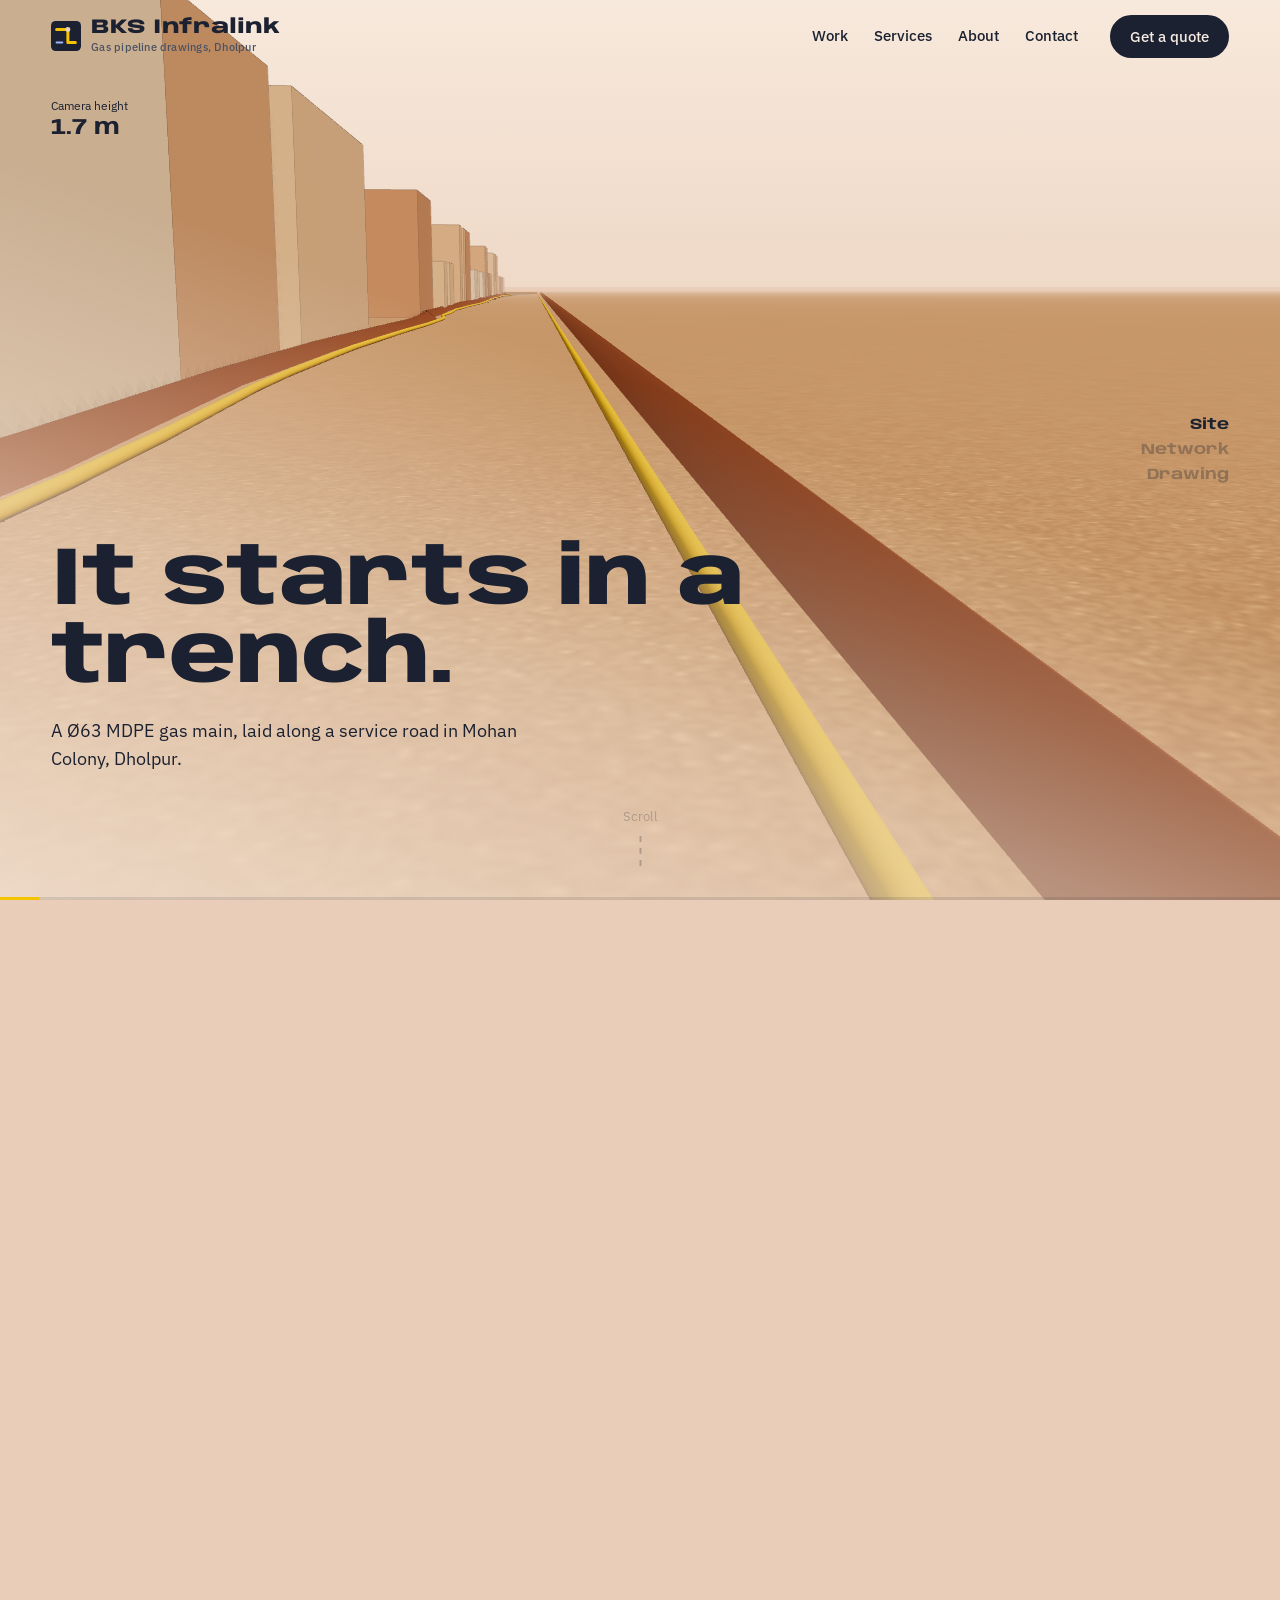
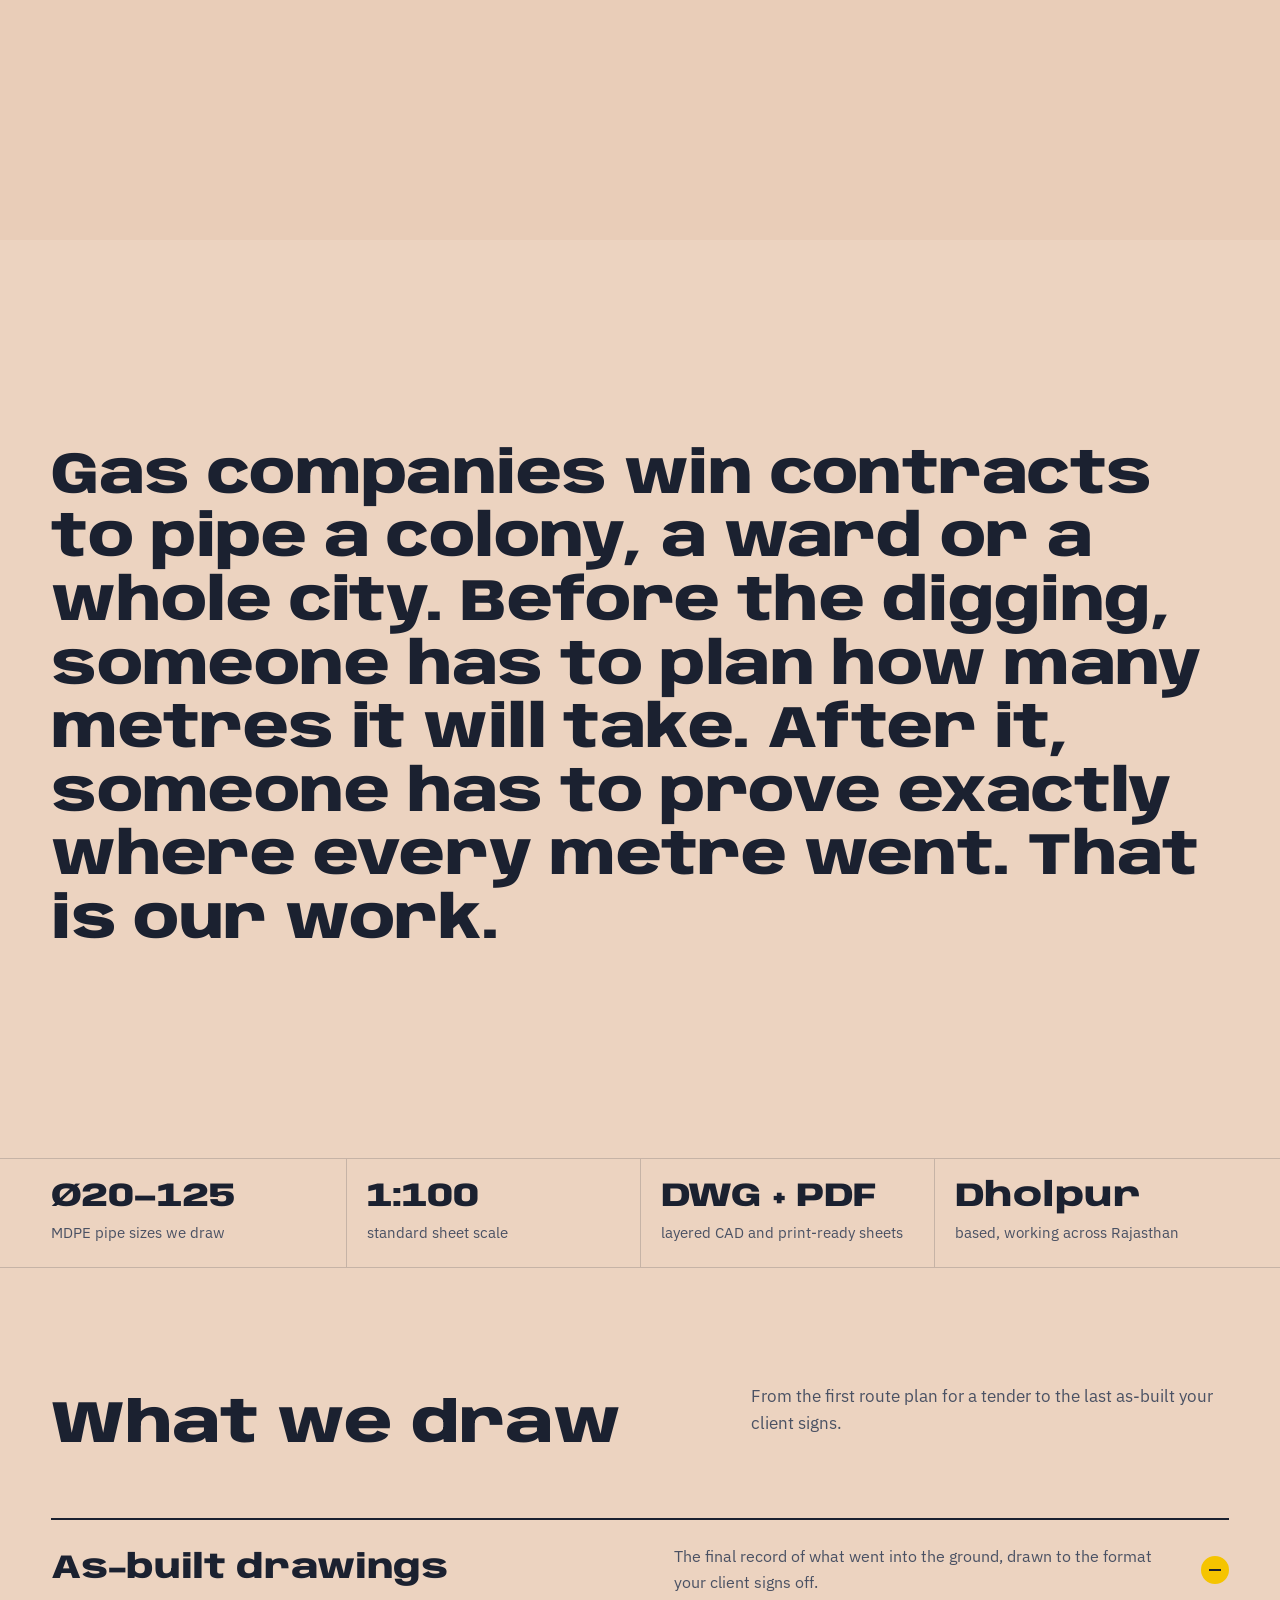
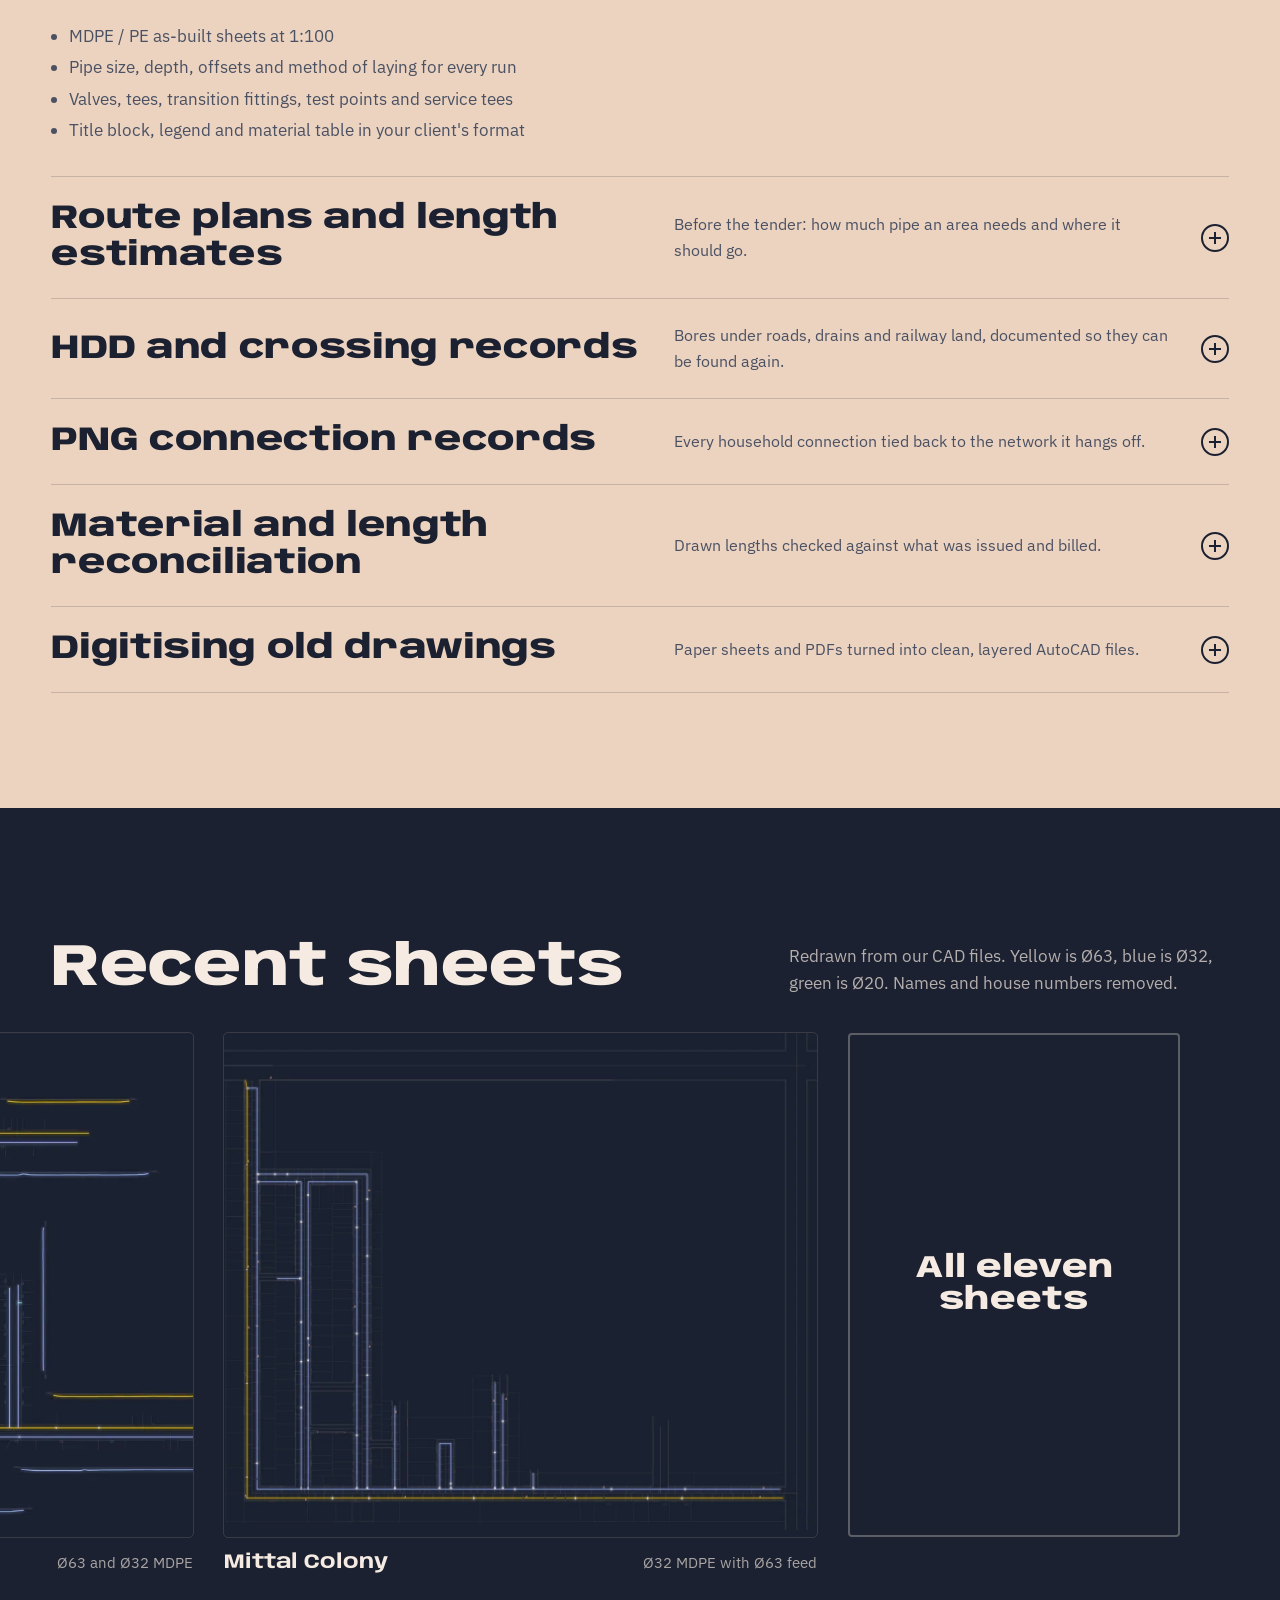
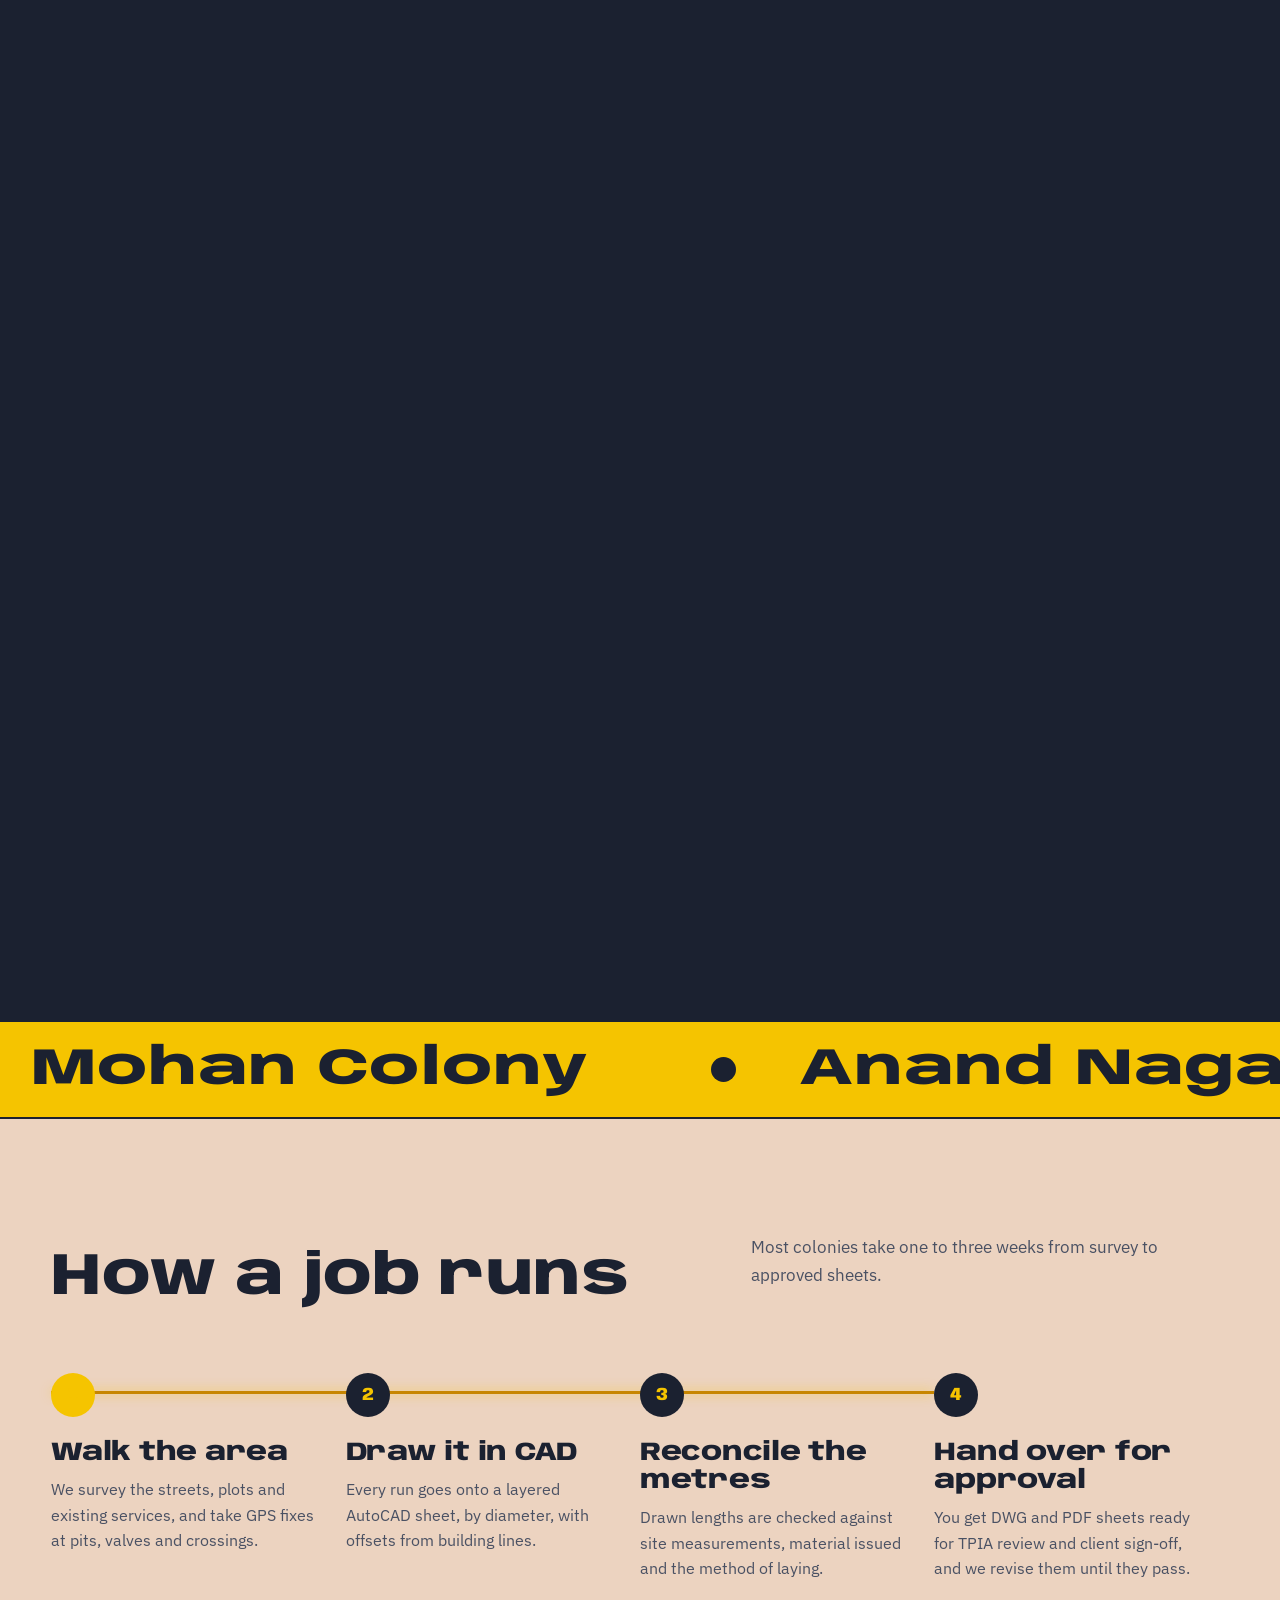
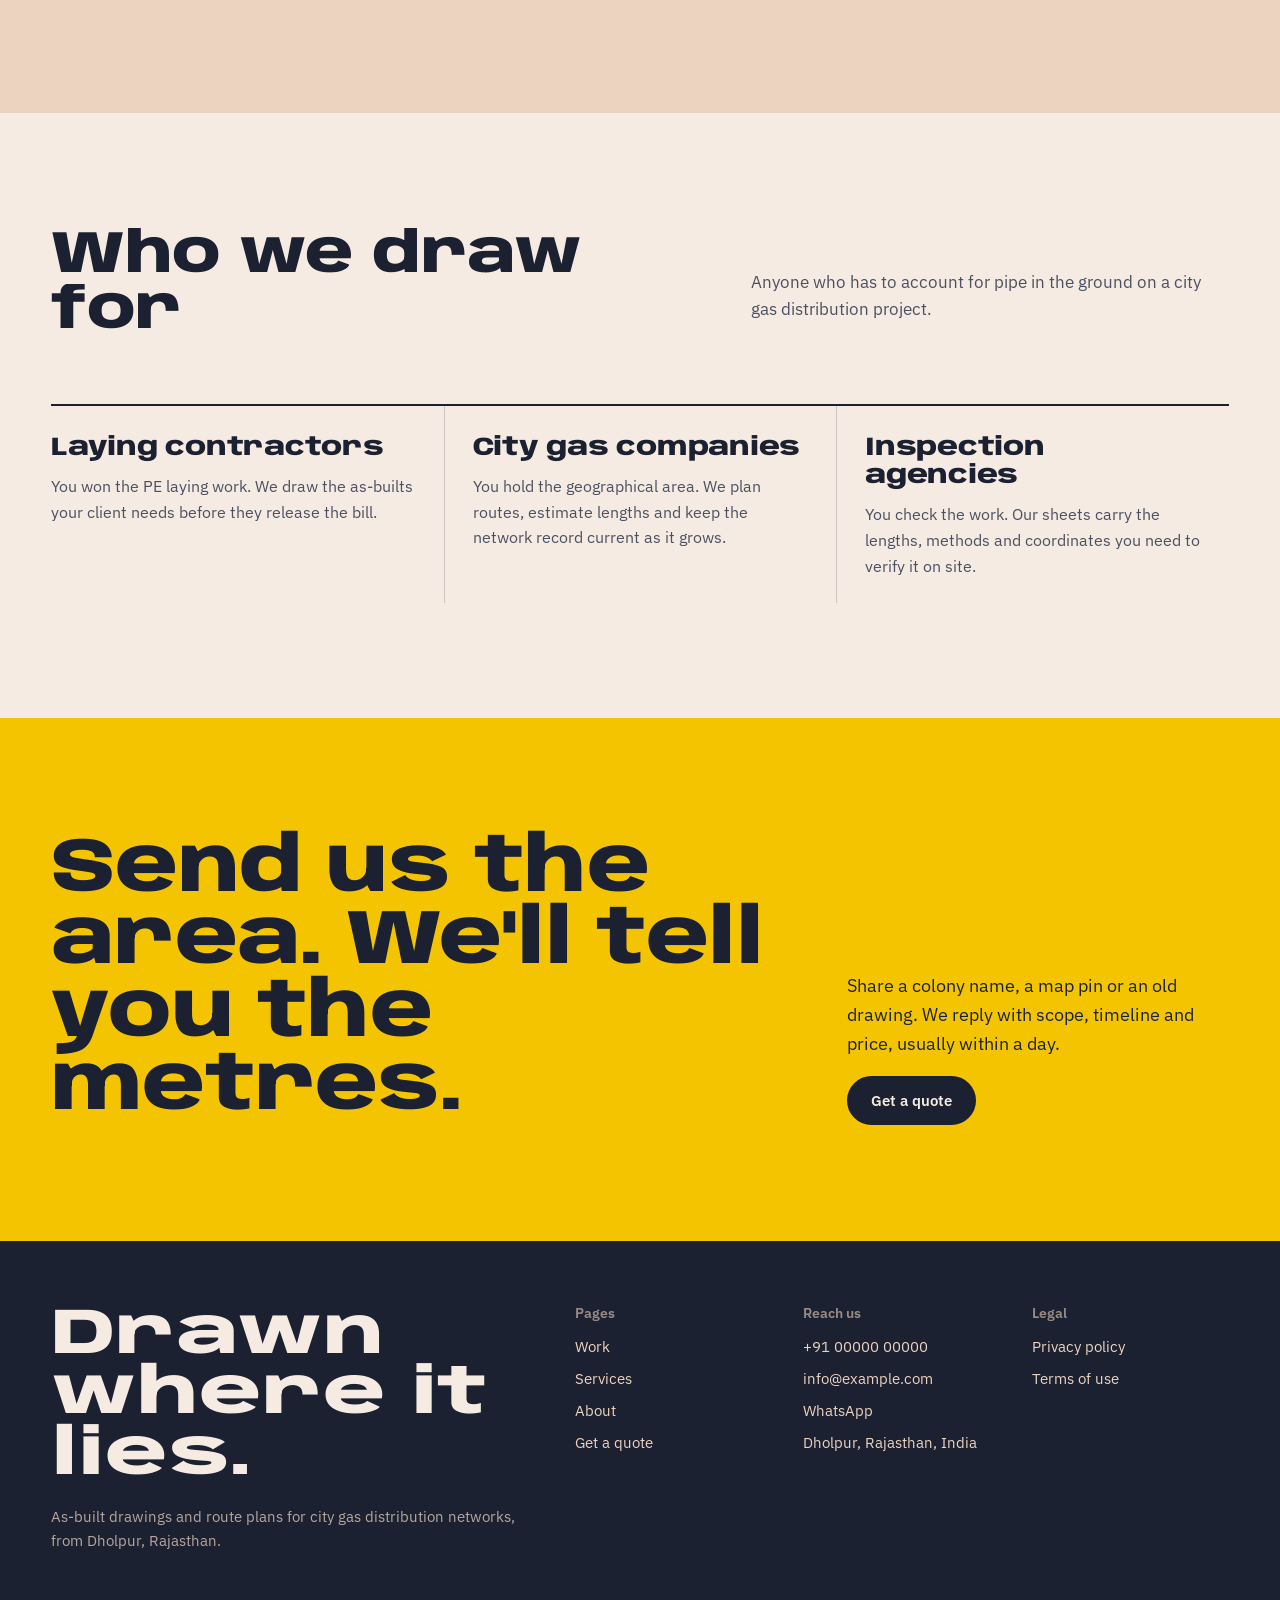
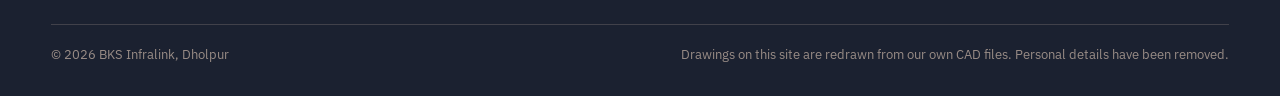
==== commit 4f15005b: "update 1.1" ====
--- a/index.html
+++ b/index.html
@@ -136,7 +136,6 @@
     <div class="foot-bottom"><span>© <span data-year></span> BKS Infralink, Dholpur</span><span>Drawings on this site are redrawn from our own CAD files. Personal details have been removed.</span></div>
   </div>
 </footer>
-<script src="assets/vendor/lenis.min.js" defer></script>
 <script src="assets/main.js" defer></script>
 </body>
 </html>
--- a/assets/styles.css
+++ b/assets/styles.css
@@ -21,7 +21,7 @@
   --max:1360px;
 }
 *{box-sizing:border-box}
-html{-webkit-text-size-adjust:100%;scroll-behavior:smooth}
+html{-webkit-text-size-adjust:100%}
 @media (prefers-reduced-motion:reduce){html{scroll-behavior:auto}}
 body{margin:0;background:var(--sand);color:var(--ink);font:400 17px/1.6 var(--body);font-feature-settings:"tnum" 0;overflow-x:hidden}
 img{max-width:100%;display:block}
@@ -318,7 +318,7 @@
 .gl-fallback{display:none}
 .shade{position:absolute;inset:0;pointer-events:none;background:radial-gradient(ellipse at 30% 60%,rgba(27,33,48,.75),rgba(27,33,48,.35) 70%);opacity:clamp(0,calc((var(--p) - .84) * 9),1)}
 .cap{position:absolute;left:var(--gut);right:var(--gut);bottom:clamp(72px,14vh,140px);max-width:960px;pointer-events:none;color:color-mix(in srgb,var(--ink),var(--sand-light) calc(var(--dark) * 100%))}
-.cap-big{font:800 clamp(40px,6.4vw,104px)/.95 var(--display);font-variation-settings:"wdth" 118;letter-spacing:-.01em;margin:0 0 18px;max-width:14ch;text-shadow:0 0 40px rgba(233,205,184,calc(.8 - var(--dark)))}
+.cap-big{font:800 clamp(40px,6.4vw,104px)/.95 var(--display);font-variation-settings:"wdth" 118;letter-spacing:-.01em;margin:0 0 18px;max-width:14ch}
 .cap-small{font-size:clamp(16px,1.4vw,20px);max-width:44ch;margin:0}
 .c1{opacity:clamp(0,calc((.17 - var(--p)) * 25),1)}
 .c2{opacity:clamp(0,min(calc((var(--p) - .2) * 25),calc((.4 - var(--p)) * 25)),1)}
@@ -396,8 +396,5 @@
 /* stage sky, caption backing, grain */
 .stage{background:linear-gradient(color-mix(in srgb,#f7e9dc,var(--ink) calc(var(--dark) * 100%)),color-mix(in srgb,#e9cdb8,var(--ink) calc(var(--dark) * 100%)) 55%)}
 .stage::before{content:"";position:absolute;inset:0;pointer-events:none;z-index:1;background:linear-gradient(20deg,rgba(240,222,206,.92) 0%,rgba(240,222,206,.55) 30%,transparent 55%);opacity:calc(1 - clamp(0,calc((var(--p) - .5) * 8),1))}
-.stage::after{content:"";position:absolute;inset:-50%;pointer-events:none;z-index:3;opacity:.07;background-image:url("data:image/svg+xml,%3Csvg xmlns='http://www.w3.org/2000/svg' width='160' height='160'%3E%3Cfilter id='n'%3E%3CfeTurbulence type='fractalNoise' baseFrequency='.9' numOctaves='2' stitchTiles='stitch'/%3E%3C/filter%3E%3Crect width='100%25' height='100%25' filter='url(%23n)'/%3E%3C/svg%3E");animation:grain 1s steps(6) infinite}
-@keyframes grain{0%{transform:translate(0,0)}20%{transform:translate(-5%,3%)}40%{transform:translate(4%,-6%)}60%{transform:translate(-3%,5%)}80%{transform:translate(6%,2%)}100%{transform:translate(0,0)}}
-@media (prefers-reduced-motion:reduce){.stage::after{animation:none}}
 .cap,.phase,.gauge,.hint,.bar{z-index:2}
 .shade{z-index:1;background:radial-gradient(ellipse 70% 80% at 20% 55%,rgba(27,33,48,.82),rgba(27,33,48,0) 75%)}
